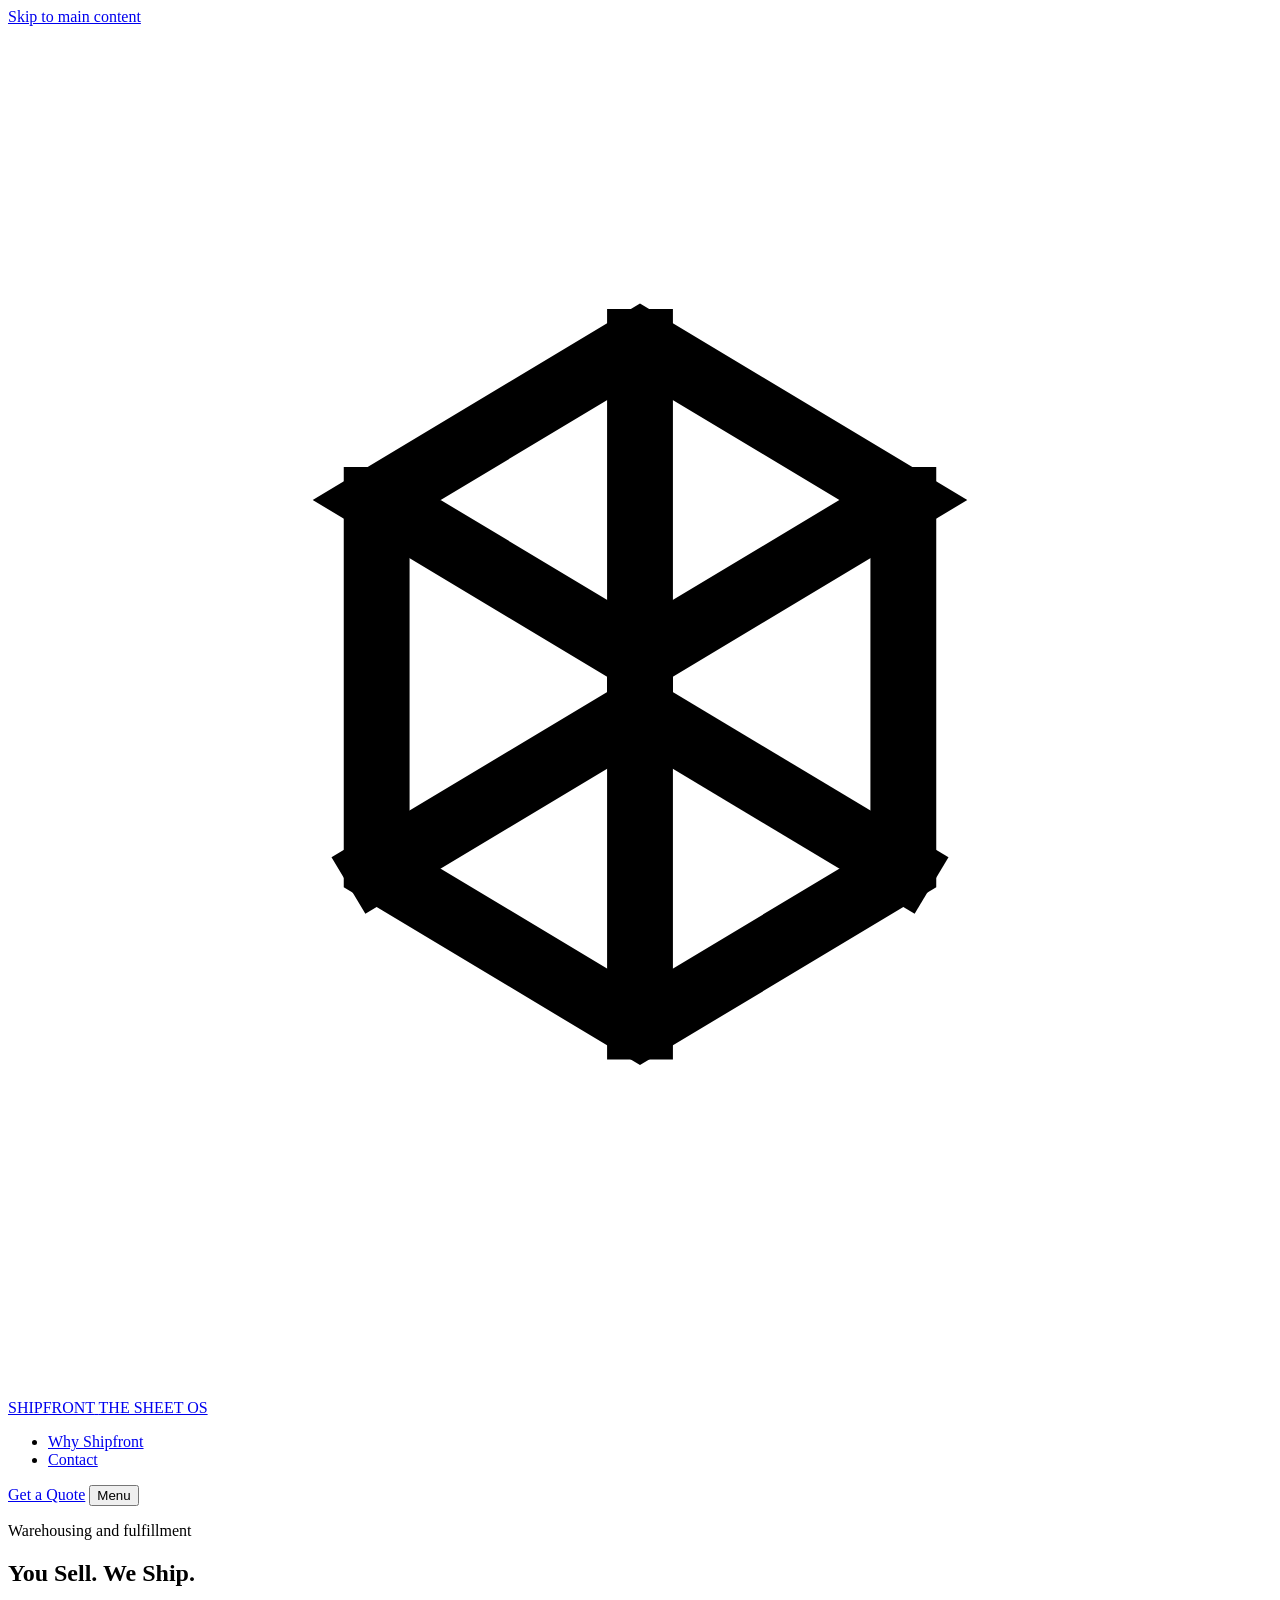
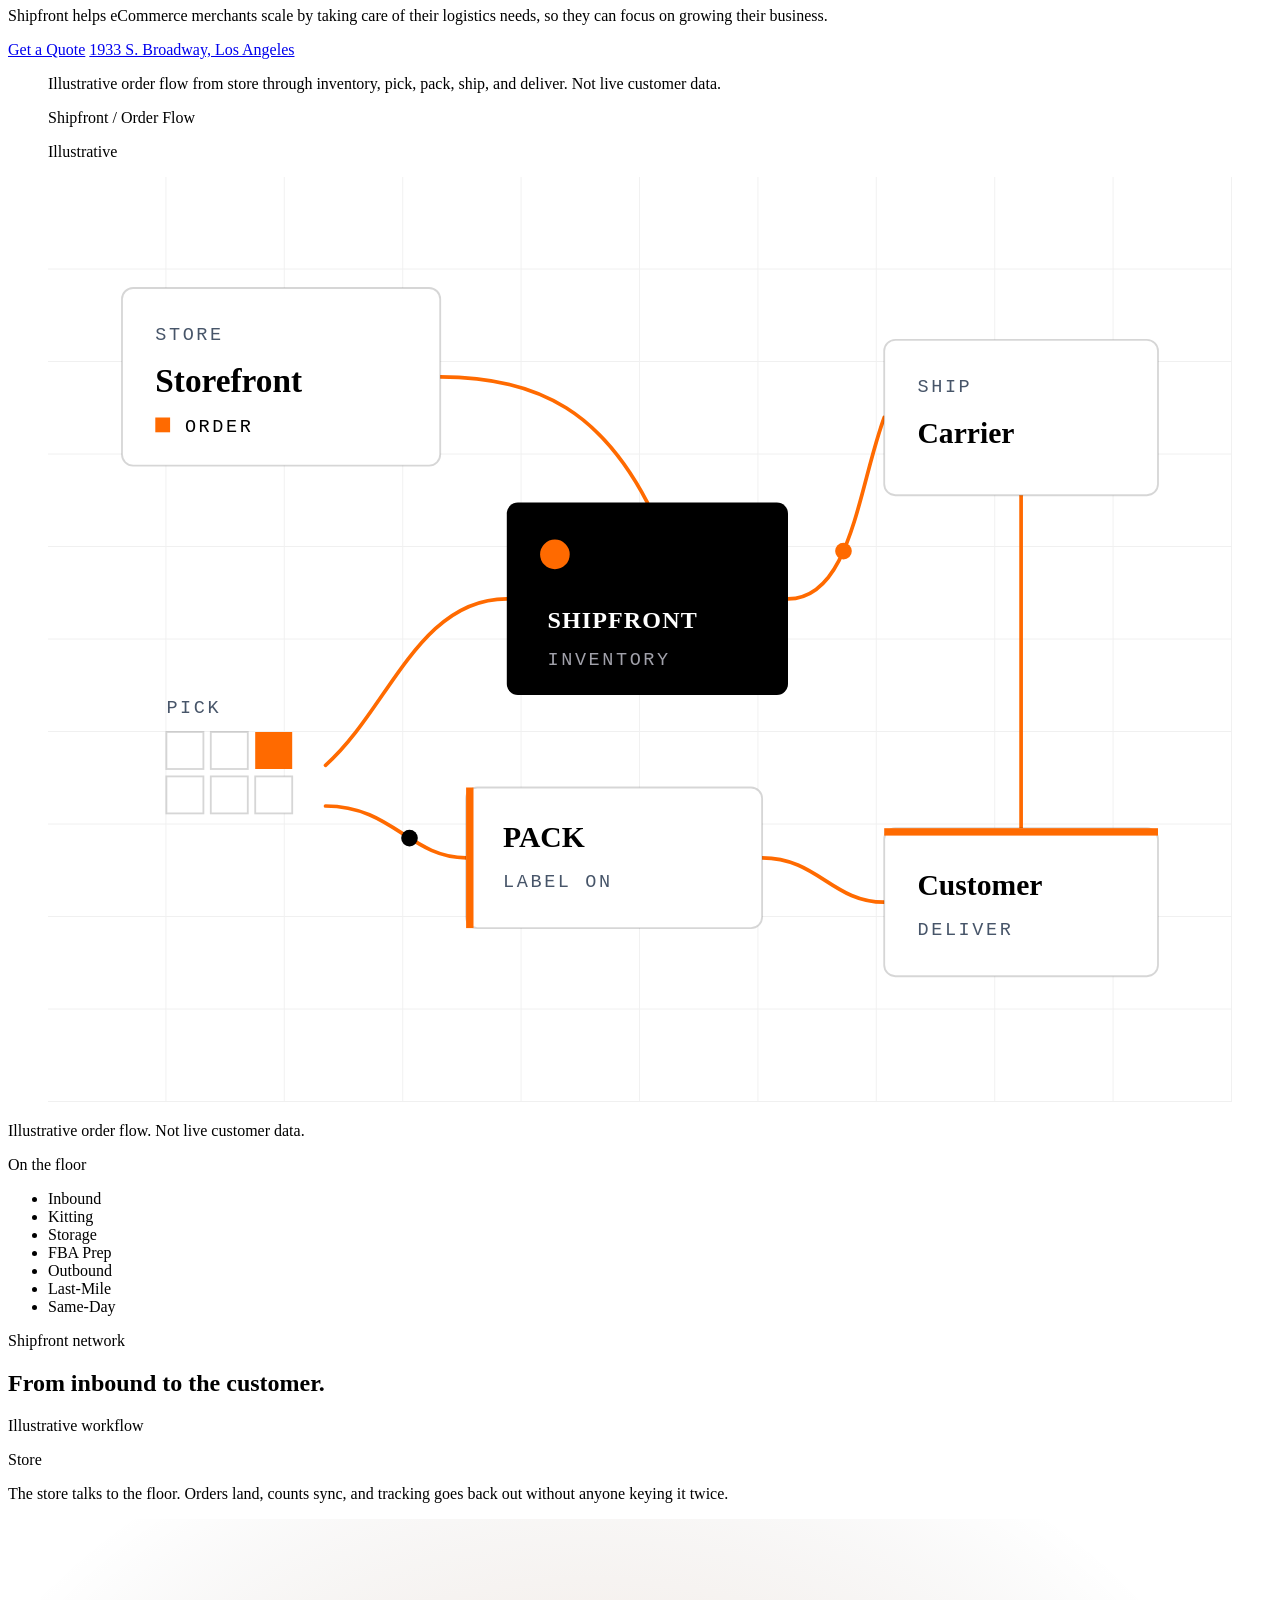
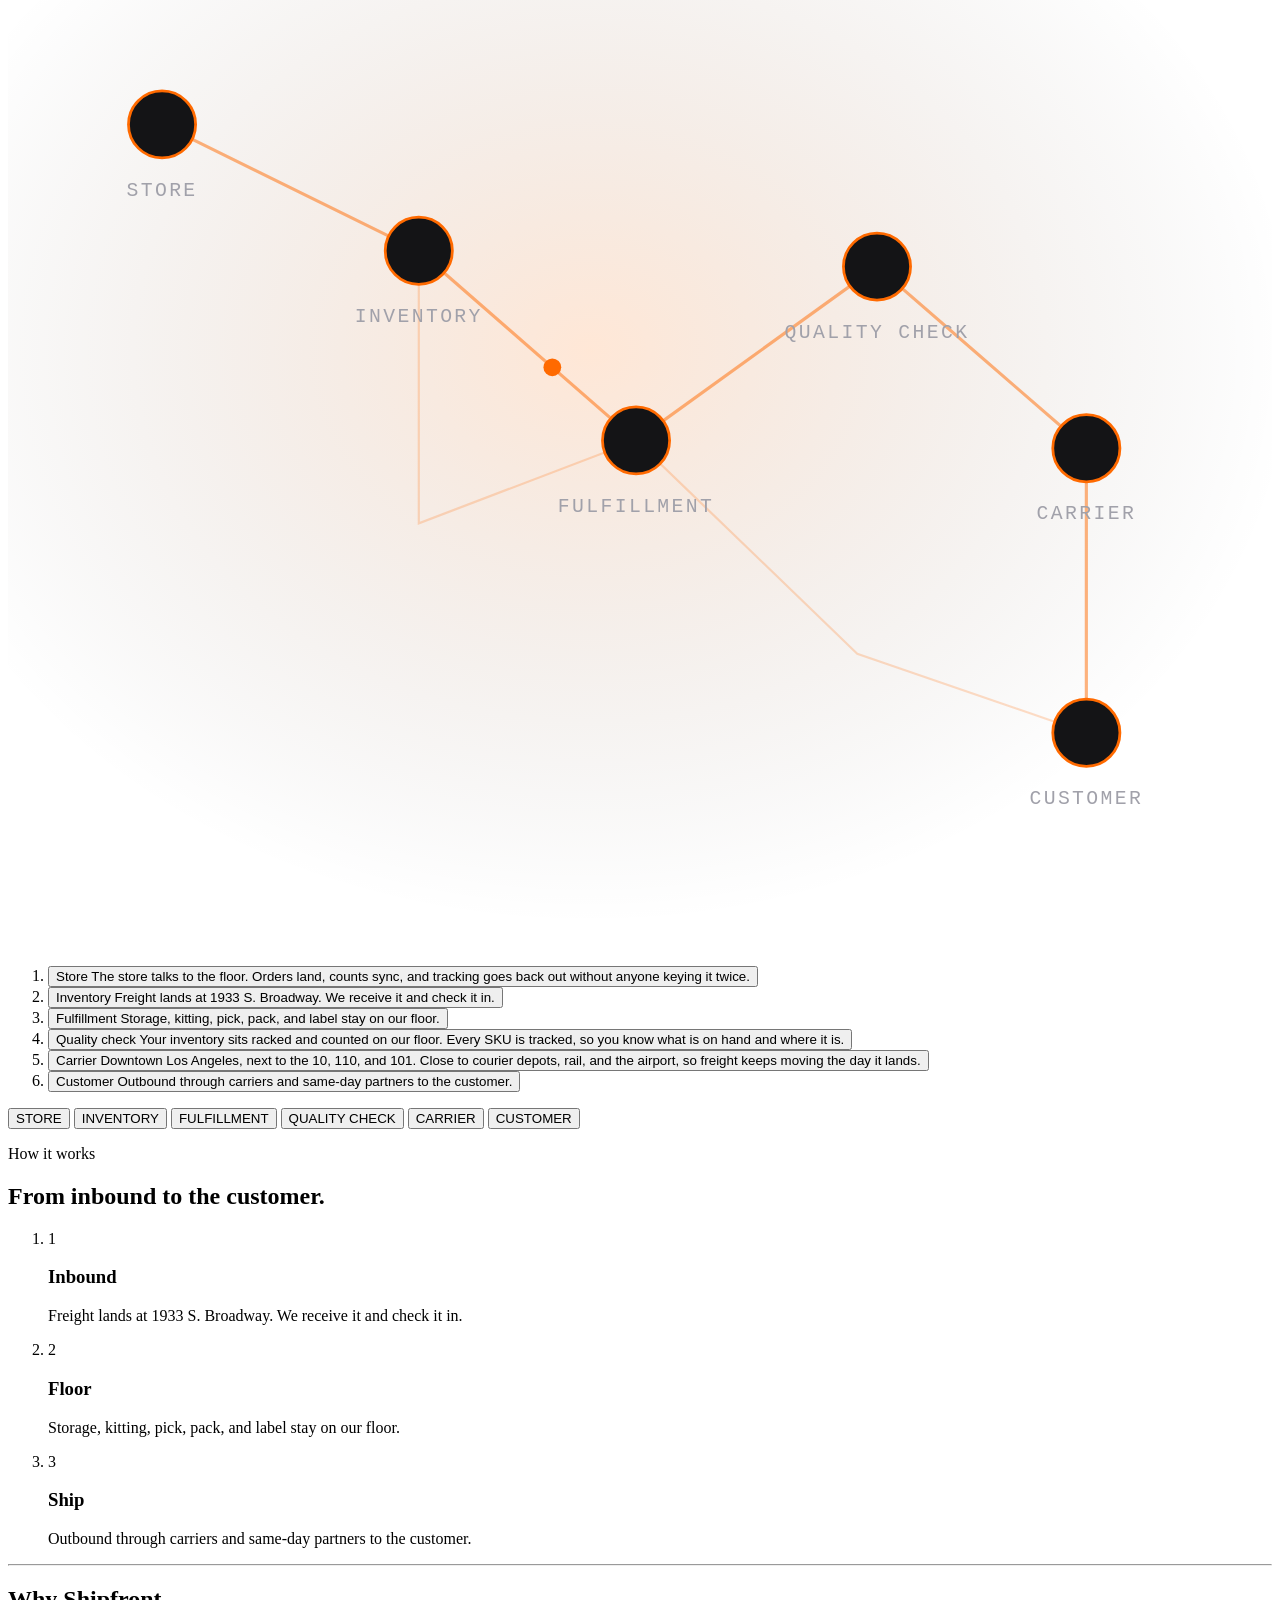
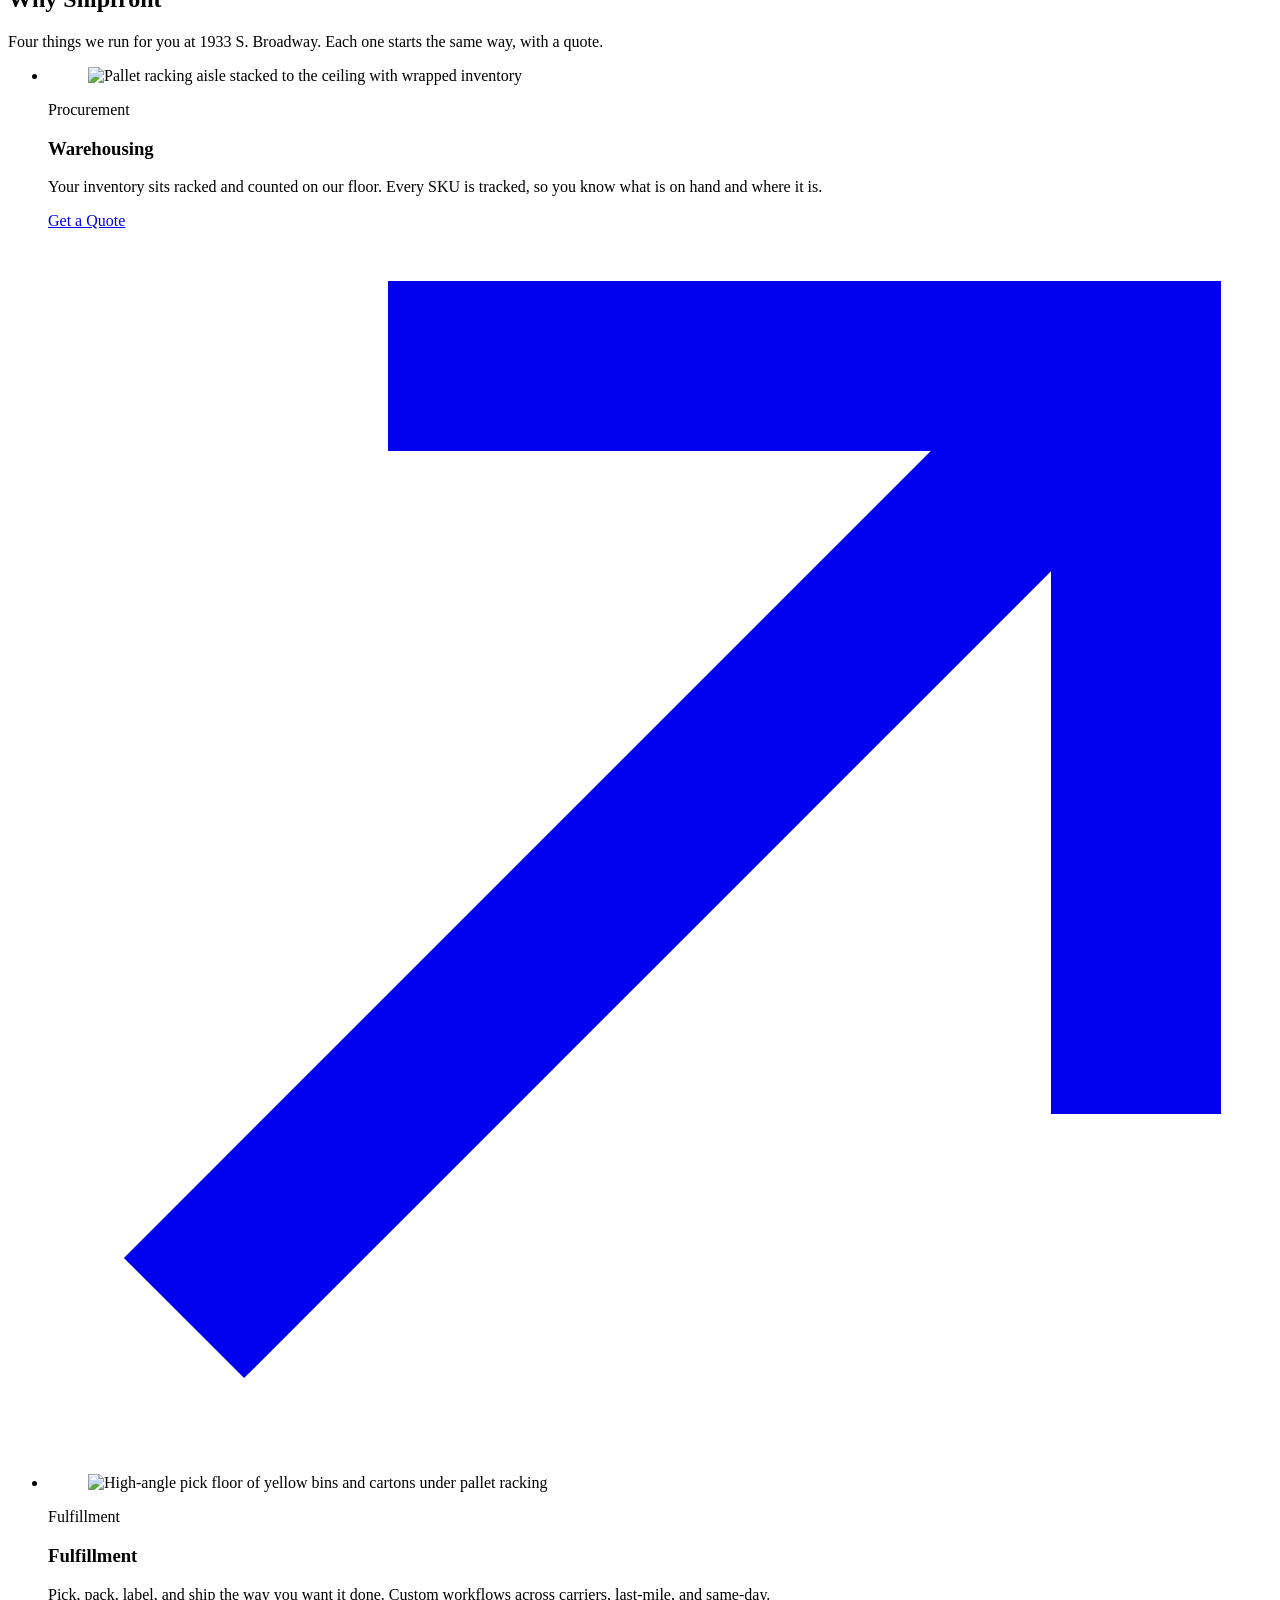
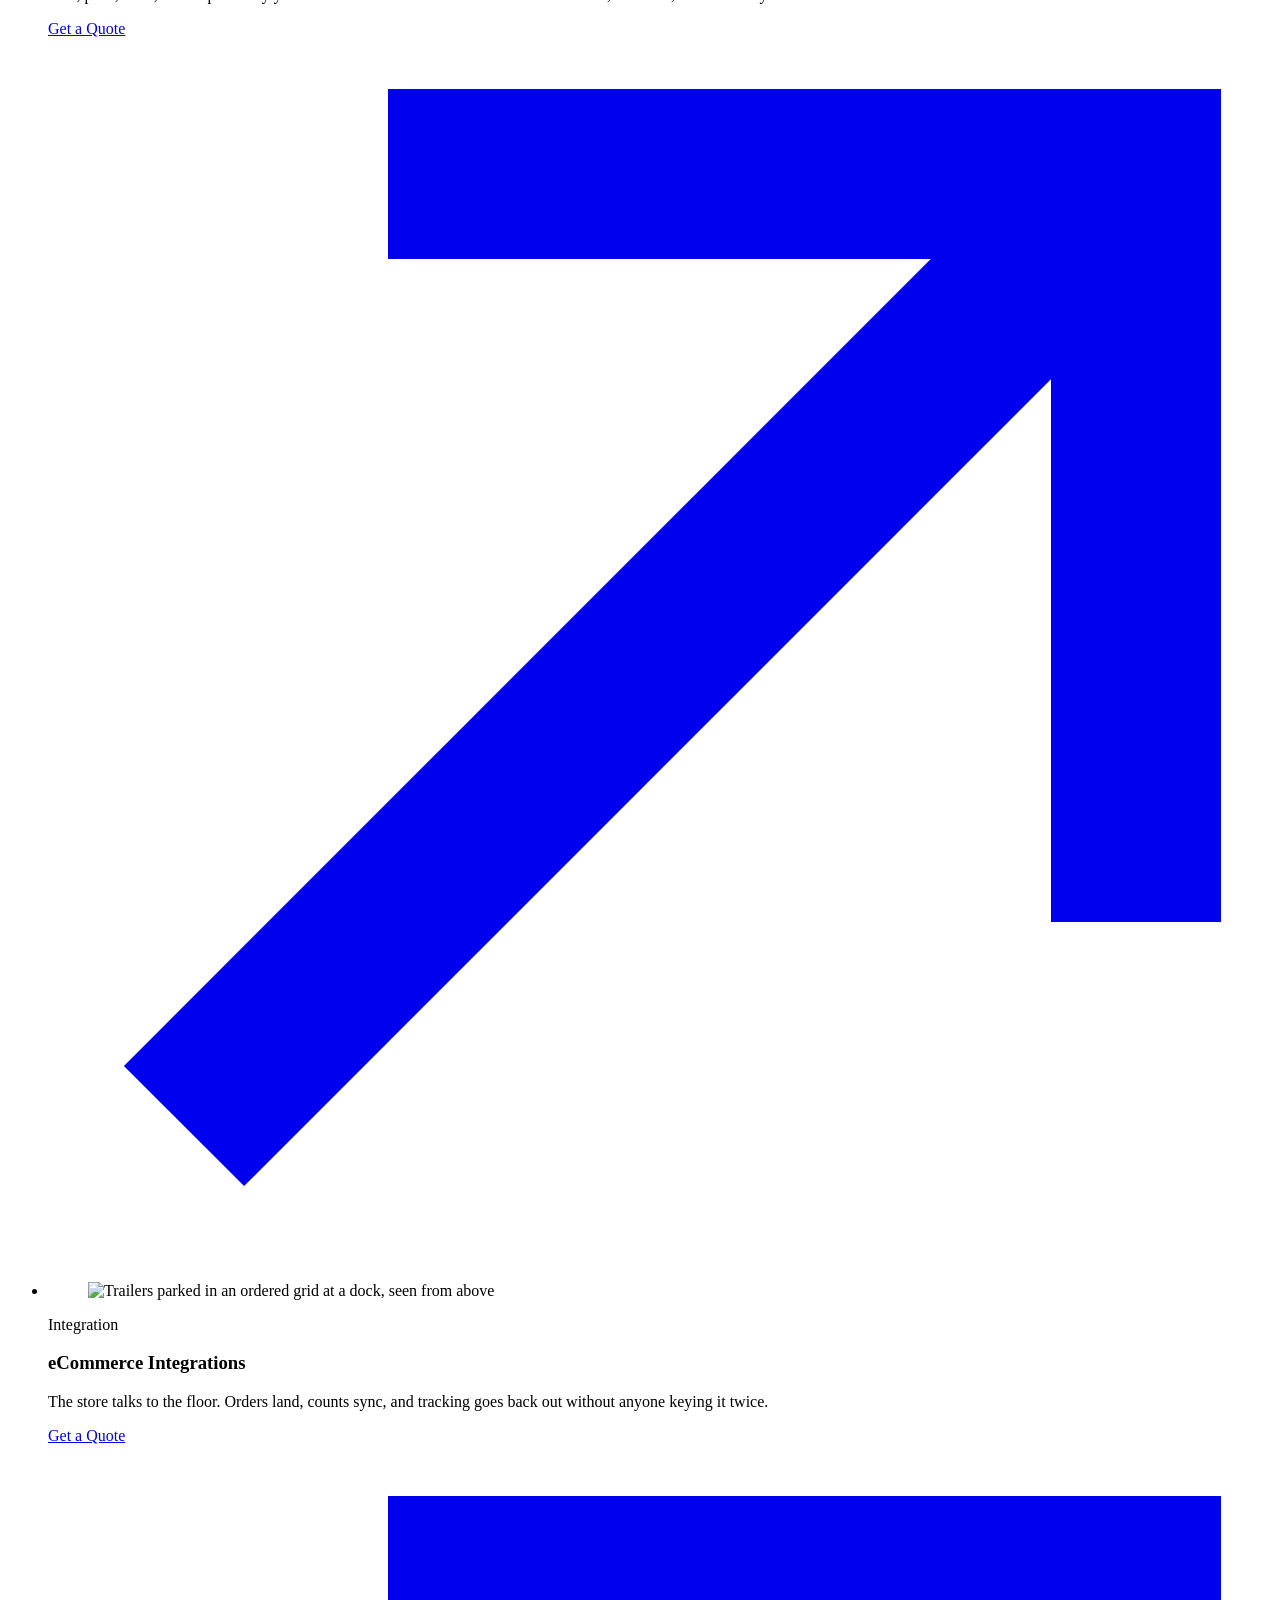
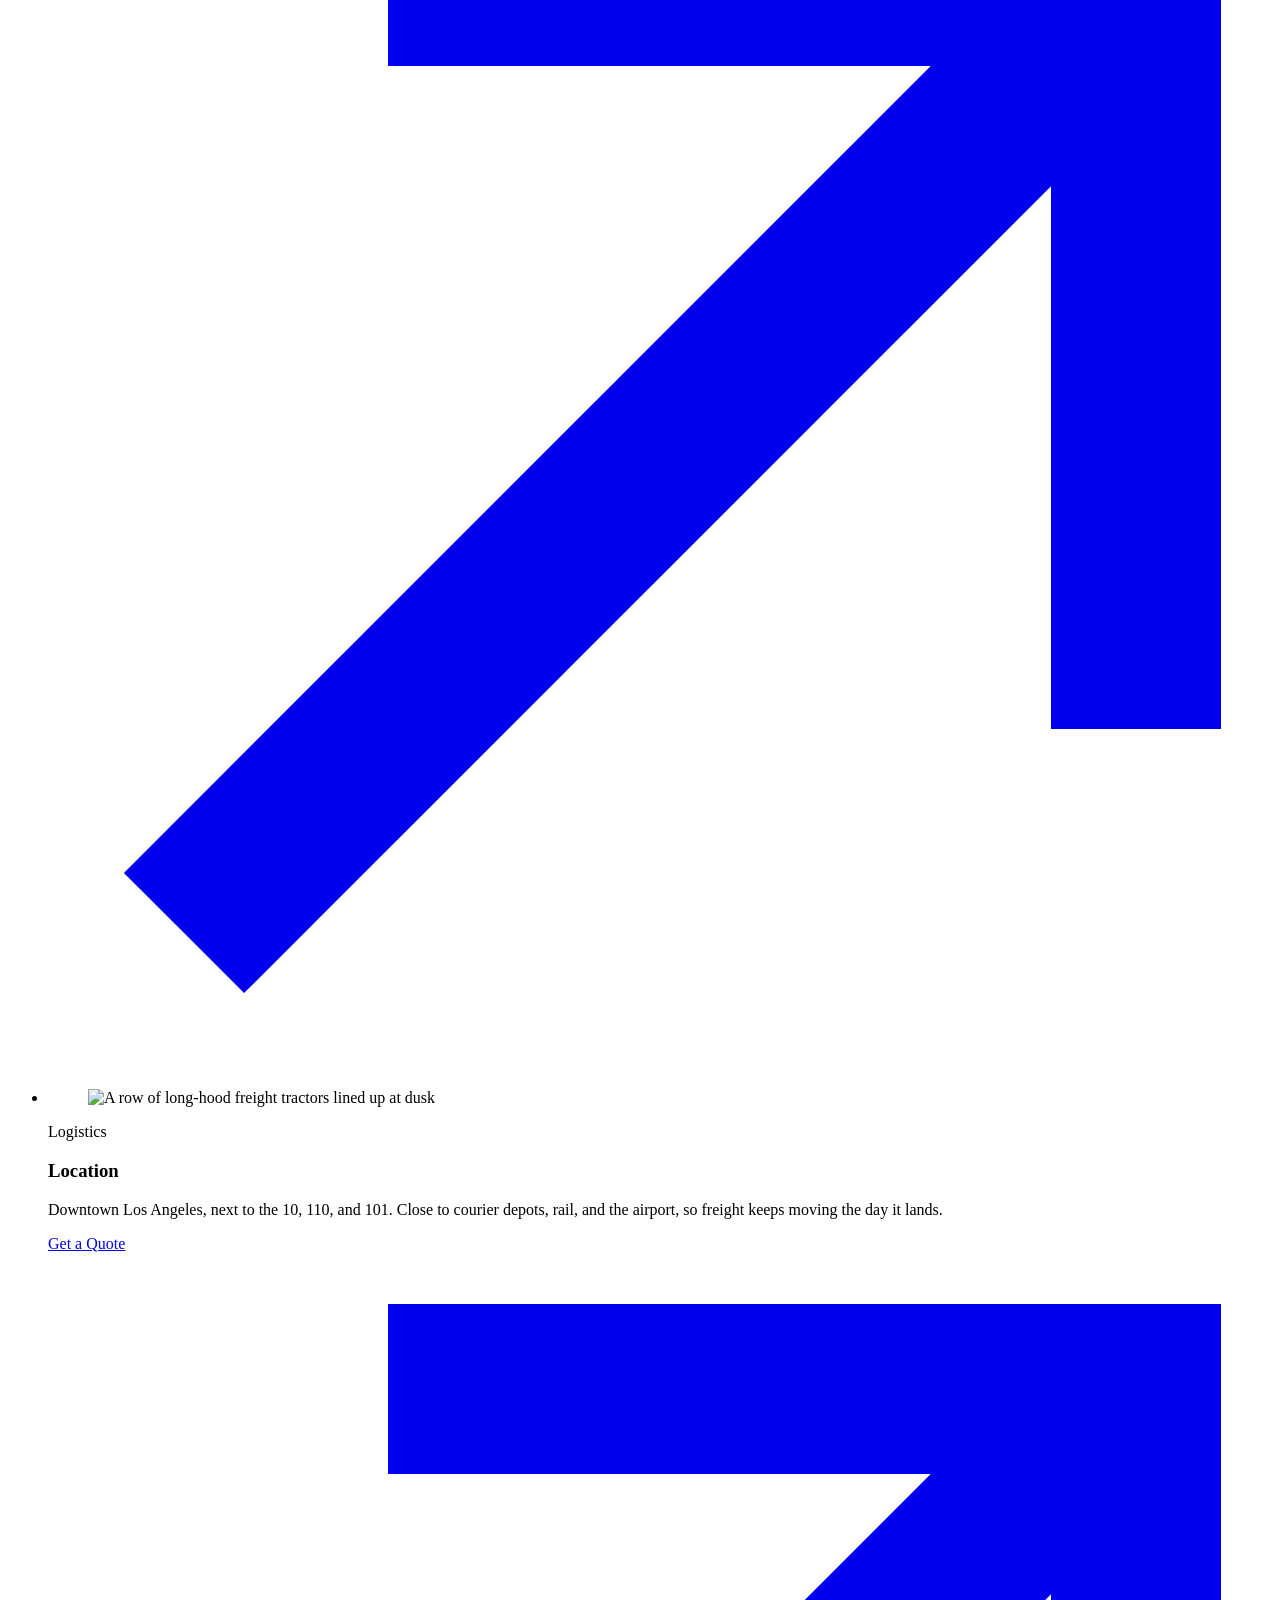
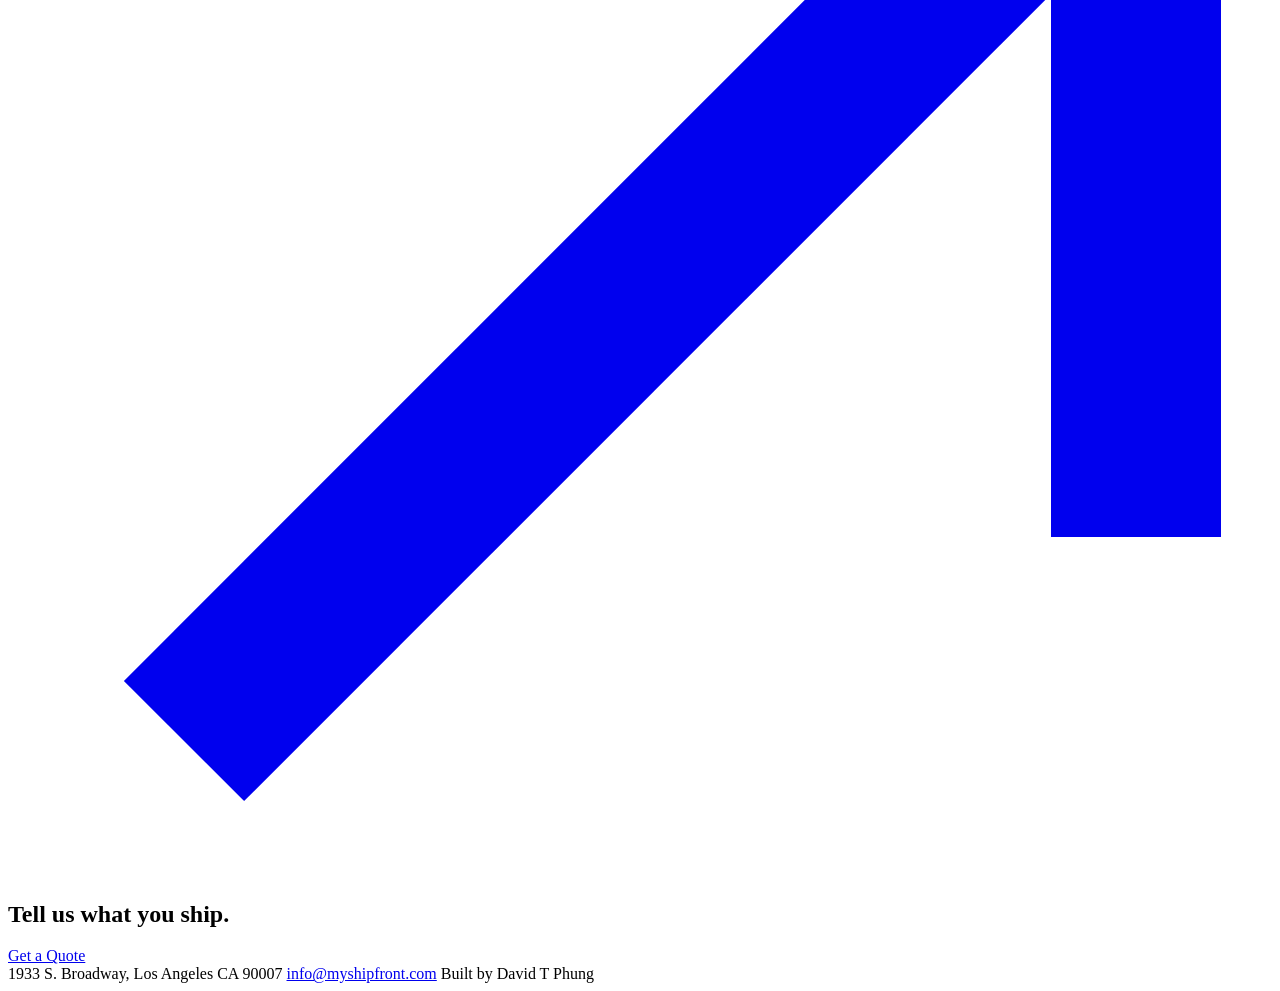
==== index.html @ 43d5ce86 "Add the home page: order flow hero, floor band, network node graph, why tiles" ====
<!DOCTYPE html>
<html lang="en">
<head>
  <meta charset="utf-8">
  <meta name="viewport" content="width=device-width, initial-scale=1">
  <title>Shipfront | You Sell. We Ship.</title>
  <meta name="description" content="Shipfront warehousing and fulfillment in downtown Los Angeles. You sell. We ship.">
  <link rel="icon" type="image/svg+xml" href="./assets/favicon.svg">
  <link rel="stylesheet" href="./styles.css">
  <noscript><style>[data-reveal],.clip > span{opacity:1;transform:none}</style></noscript>
</head>
<body>
  <a class="skip-link" href="#main">Skip to main content</a>
  <div class="grain" aria-hidden="true"></div>

  <header class="site-header" data-nav>
    <div class="nav-bar">
      <div class="nav-plate" aria-hidden="true"></div>

      <a class="brand" href="./" aria-label="Shipfront home">
        <svg class="mark" viewBox="0 0 24 26" aria-hidden="true">
          <g fill="none" stroke="#000000" stroke-width="1.25" stroke-linecap="square" stroke-linejoin="miter">
            <path d="M7 9 L12 6 L17 9 L12 12 Z"/>
            <path d="M7 9 L7 16 L12 19 L17 16 L17 9"/>
            <path d="M12 12 L12 19"/>
            <path d="M12 6 L12 13 L7 16"/>
            <path d="M12 13 L17 16"/>
          </g>
        </svg>
        <span class="wordmark">SHIPFRONT</span>
        <span class="wordmark wordmark--os">THE SHEET OS</span>
      </a>

      <nav aria-label="Primary">
        <ul class="nav-links">
          <li><a href="#why">Why Shipfront</a></li>
          <li><a href="./contact/">Contact</a></li>
        </ul>
      </nav>

      <div class="nav-end">
        <a class="cta" href="./quote/" data-quote>Get a Quote</a>
        <button class="nav-toggle" type="button" data-menu-toggle aria-expanded="false" aria-controls="nav-menu">
          <span class="bars" aria-hidden="true"></span>
          <span>Menu</span>
        </button>
      </div>
    </div>
  </header>

  <main id="main">
    <section class="hero">
      <div class="wrap wrap--wide hero-grid">
        <div>
          <p class="kicker" data-reveal style="--i:0">Warehousing and fulfillment</p>
          <h1 class="clip" data-clip style="--i:1"><span>You Sell. We Ship.</span></h1>
          <p class="hero-lead" data-reveal style="--i:2">Shipfront helps eCommerce merchants scale by taking care of their logistics needs, so they can focus on growing their business.</p>
          <div class="hero-actions" data-reveal style="--i:3">
            <a class="cta cta--lg" href="./quote/" data-quote>Get a Quote</a>
            <a class="text-link" href="./contact/">1933 S. Broadway, Los Angeles</a>
          </div>
        </div>

        <div data-reveal style="--i:4">
          <figure class="flow">
            <figcaption class="sr-only">Illustrative order flow from store through inventory, pick, pack, ship, and deliver. Not live customer data.</figcaption>
            <div class="flow-head">
              <p>Shipfront / Order Flow</p>
              <p class="flow-tag">Illustrative</p>
            </div>
            <div class="flow-stage">
              <svg viewBox="0 0 640 500" role="img" aria-label="Illustrative order flow: store, order, inventory, pick, pack, ship, deliver">
                <defs>
                  <pattern id="sheet-grid" width="64" height="50" patternUnits="userSpaceOnUse">
                    <path d="M64 0 V50 M0 50 H64" fill="none" stroke="rgba(0,0,0,0.06)" stroke-width="1"/>
                  </pattern>
                </defs>

                <rect width="640" height="500" fill="#FFFFFF"/>
                <rect width="640" height="500" fill="url(#sheet-grid)"/>

                <g fill="none" stroke="#FF6A00" stroke-width="2" stroke-linecap="round">
                  <path class="flow-dash" d="M212 108 C 268 108 300 130 324 176"/>
                  <path class="flow-dash" d="M400 228 C 434 228 438 168 452 130"/>
                  <path class="flow-dash" d="M248 228 C 200 228 184 288 150 318"/>
                  <path class="flow-dash" d="M150 340 C 186 340 196 368 226 368"/>
                  <path class="flow-dash" d="M386 368 C 416 368 424 392 452 392"/>
                  <path class="flow-dash" d="M526 172 L526 352"/>
                </g>

                <circle class="flow-packet" r="4.5" fill="#FF6A00">
                  <animateMotion dur="9s" repeatCount="indefinite" path="M400 228 C 434 228 438 168 452 130"/>
                </circle>
                <circle class="flow-packet" r="4.5" fill="#000000">
                  <animateMotion dur="11s" begin="1.5s" repeatCount="indefinite" path="M150 340 C 186 340 196 368 226 368 L 386 368 C 416 368 424 392 452 392"/>
                </circle>

                <g>
                  <rect x="40" y="60" width="172" height="96" rx="6" fill="#FFFFFF" stroke="rgba(0,0,0,0.16)"/>
                  <text x="58" y="88" fill="#475569" font-size="10" font-family="ui-monospace, monospace" letter-spacing="1.4">STORE</text>
                  <text x="58" y="116" fill="#000000" font-size="18" font-weight="700">Storefront</text>
                  <rect x="58" y="130" width="8" height="8" fill="#FF6A00"/>
                  <text x="74" y="138" fill="#000000" font-size="10" font-family="ui-monospace, monospace" letter-spacing="1.4">ORDER</text>
                </g>

                <g>
                  <rect x="248" y="176" width="152" height="104" rx="6" fill="#000000"/>
                  <circle class="flow-pulse" cx="274" cy="204" r="8" fill="#FF6A00"/>
                  <text x="270" y="244" fill="#FFFFFF" font-size="13" font-weight="700" letter-spacing="0.6">SHIPFRONT</text>
                  <text x="270" y="264" fill="#A1A1AA" font-size="10" font-family="ui-monospace, monospace" letter-spacing="1.4">INVENTORY</text>
                </g>

                <g>
                  <text x="64" y="290" fill="#475569" font-size="10" font-family="ui-monospace, monospace" letter-spacing="1.4">PICK</text>
                  <rect x="64" y="300" width="20" height="20" fill="#FFFFFF" stroke="rgba(0,0,0,0.16)"/>
                  <rect x="88" y="300" width="20" height="20" fill="#FFFFFF" stroke="rgba(0,0,0,0.16)"/>
                  <rect x="112" y="300" width="20" height="20" fill="#FF6A00"/>
                  <rect x="64" y="324" width="20" height="20" fill="#FFFFFF" stroke="rgba(0,0,0,0.16)"/>
                  <rect x="88" y="324" width="20" height="20" fill="#FFFFFF" stroke="rgba(0,0,0,0.16)"/>
                  <rect x="112" y="324" width="20" height="20" fill="#FFFFFF" stroke="rgba(0,0,0,0.16)"/>
                </g>

                <g>
                  <rect x="226" y="330" width="160" height="76" rx="6" fill="#FFFFFF" stroke="rgba(0,0,0,0.16)"/>
                  <rect x="226" y="330" width="4" height="76" fill="#FF6A00"/>
                  <text x="246" y="362" fill="#000000" font-size="16" font-weight="700">PACK</text>
                  <text x="246" y="384" fill="#475569" font-size="10" font-family="ui-monospace, monospace" letter-spacing="1.4">LABEL ON</text>
                </g>

                <g>
                  <rect x="452" y="88" width="148" height="84" rx="6" fill="#FFFFFF" stroke="rgba(0,0,0,0.16)"/>
                  <text x="470" y="116" fill="#475569" font-size="10" font-family="ui-monospace, monospace" letter-spacing="1.4">SHIP</text>
                  <text x="470" y="144" fill="#000000" font-size="16" font-weight="700">Carrier</text>
                </g>

                <g>
                  <rect x="452" y="352" width="148" height="80" rx="6" fill="#FFFFFF" stroke="rgba(0,0,0,0.16)"/>
                  <rect x="452" y="352" width="148" height="4" fill="#FF6A00"/>
                  <text x="470" y="388" fill="#000000" font-size="16" font-weight="700">Customer</text>
                  <text x="470" y="410" fill="#475569" font-size="10" font-family="ui-monospace, monospace" letter-spacing="1.4">DELIVER</text>
                </g>
              </svg>
              <div class="flow-scan" aria-hidden="true"></div>
            </div>
          </figure>
          <p class="flow-note">Illustrative order flow. Not live customer data.</p>
        </div>
      </div>
    </section>

    <section class="band" aria-labelledby="floor-chips">
      <div class="wrap wrap--wide band-inner">
        <p class="kicker" id="floor-chips">On the floor</p>
        <ul class="chips">
          <li>Inbound</li>
          <li>Kitting</li>
          <li>Storage</li>
          <li>FBA Prep</li>
          <li>Outbound</li>
          <li>Last-Mile</li>
          <li>Same-Day</li>
        </ul>
      </div>
    </section>

    <section class="network" id="network" aria-labelledby="network-heading">
      <div class="network-track">
        <div class="network-stick">
          <div class="wrap wrap--wide network-grid">
            <div class="network-head">
              <p class="kicker">Shipfront network</p>
              <h2 id="network-heading">From inbound to the customer.</h2>
              <p class="network-sub">Illustrative workflow</p>

              <div class="network-readout" data-readout>
                <span class="rk" data-readout-key>Store</span>
                <p class="rb" data-readout-body>The store talks to the floor. Orders land, counts sync, and tracking goes back out without anyone keying it twice.</p>
              </div>
            </div>

            <div class="network-stage">
              <svg class="net-svg" viewBox="0 0 640 520" role="img" aria-label="Illustrative Shipfront network connecting store, inventory, fulfillment, quality check, carrier, and customer">
                <defs>
                  <radialGradient id="net-glow" cx="46%" cy="42%" r="56%">
                    <stop offset="0%" stop-color="#FF6A00" stop-opacity="0.16"/>
                    <stop offset="100%" stop-color="#0A0A0B" stop-opacity="0"/>
                  </radialGradient>
                </defs>

                <rect width="640" height="520" fill="url(#net-glow)"/>

                <g fill="none" stroke="#FF6A00" stroke-linecap="round">
                  <path class="net-link" data-link="store inventory" d="M78 104 L208 168" stroke-width="1.6" opacity="0.5"/>
                  <path class="net-link" data-link="inventory fulfillment" d="M208 168 L318 264" stroke-width="1.6" opacity="0.5"/>
                  <path class="net-link" data-link="fulfillment quality" d="M318 264 L440 176" stroke-width="1.6" opacity="0.5"/>
                  <path class="net-link" data-link="quality carrier" d="M440 176 L546 268" stroke-width="1.6" opacity="0.5"/>
                  <path class="net-link" data-link="carrier customer" d="M546 268 L546 412" stroke-width="1.6" opacity="0.5"/>
                  <path class="net-link" data-link="inventory fulfillment" d="M208 168 L208 306 L318 264" stroke-width="1.1" opacity="0.22"/>
                  <path class="net-link" data-link="fulfillment customer" d="M318 264 L430 372 L546 412" stroke-width="1.1" opacity="0.22"/>
                </g>

                <circle class="flow-packet" r="4.5" fill="#FF6A00">
                  <animateMotion dur="10s" repeatCount="indefinite" path="M78 104 L208 168 L318 264 L440 176 L546 268 L546 412"/>
                </circle>

                <g class="net-node" data-node="store">
                  <circle cx="78" cy="104" r="17" fill="#141416" stroke="#FF6A00" stroke-width="1.4"/>
                  <text x="78" y="140" text-anchor="middle" fill="#A1A1AA" font-size="10" font-family="ui-monospace, monospace" letter-spacing="1.2">STORE</text>
                </g>
                <g class="net-node" data-node="inventory">
                  <circle cx="208" cy="168" r="17" fill="#141416" stroke="#FF6A00" stroke-width="1.4"/>
                  <text x="208" y="204" text-anchor="middle" fill="#A1A1AA" font-size="10" font-family="ui-monospace, monospace" letter-spacing="1.2">INVENTORY</text>
                </g>
                <g class="net-node" data-node="fulfillment">
                  <circle cx="318" cy="264" r="17" fill="#141416" stroke="#FF6A00" stroke-width="1.4"/>
                  <text x="318" y="300" text-anchor="middle" fill="#A1A1AA" font-size="10" font-family="ui-monospace, monospace" letter-spacing="1.2">FULFILLMENT</text>
                </g>
                <g class="net-node" data-node="quality">
                  <circle cx="440" cy="176" r="17" fill="#141416" stroke="#FF6A00" stroke-width="1.4"/>
                  <text x="440" y="212" text-anchor="middle" fill="#A1A1AA" font-size="10" font-family="ui-monospace, monospace" letter-spacing="1.2">QUALITY CHECK</text>
                </g>
                <g class="net-node" data-node="carrier">
                  <circle cx="546" cy="268" r="17" fill="#141416" stroke="#FF6A00" stroke-width="1.4"/>
                  <text x="546" y="304" text-anchor="middle" fill="#A1A1AA" font-size="10" font-family="ui-monospace, monospace" letter-spacing="1.2">CARRIER</text>
                </g>
                <g class="net-node" data-node="customer">
                  <circle cx="546" cy="412" r="17" fill="#141416" stroke="#FF6A00" stroke-width="1.4"/>
                  <text x="546" y="448" text-anchor="middle" fill="#A1A1AA" font-size="10" font-family="ui-monospace, monospace" letter-spacing="1.2">CUSTOMER</text>
                </g>
              </svg>

              <ol class="net-list">
                <li>
                  <button class="net-item" type="button" data-node-key="store" aria-pressed="true">
                    <span class="dot" aria-hidden="true"></span>
                    <span>
                      <span class="nk">Store</span>
                      <span class="nb">The store talks to the floor. Orders land, counts sync, and tracking goes back out without anyone keying it twice.</span>
                    </span>
                  </button>
                </li>
                <li>
                  <button class="net-item" type="button" data-node-key="inventory" aria-pressed="false">
                    <span class="dot" aria-hidden="true"></span>
                    <span>
                      <span class="nk">Inventory</span>
                      <span class="nb">Freight lands at 1933 S. Broadway. We receive it and check it in.</span>
                    </span>
                  </button>
                </li>
                <li>
                  <button class="net-item" type="button" data-node-key="fulfillment" aria-pressed="false">
                    <span class="dot" aria-hidden="true"></span>
                    <span>
                      <span class="nk">Fulfillment</span>
                      <span class="nb">Storage, kitting, pick, pack, and label stay on our floor.</span>
                    </span>
                  </button>
                </li>
                <li>
                  <button class="net-item" type="button" data-node-key="quality" aria-pressed="false">
                    <span class="dot" aria-hidden="true"></span>
                    <span>
                      <span class="nk">Quality check</span>
                      <span class="nb">Your inventory sits racked and counted on our floor. Every SKU is tracked, so you know what is on hand and where it is.</span>
                    </span>
                  </button>
                </li>
                <li>
                  <button class="net-item" type="button" data-node-key="carrier" aria-pressed="false">
                    <span class="dot" aria-hidden="true"></span>
                    <span>
                      <span class="nk">Carrier</span>
                      <span class="nb">Downtown Los Angeles, next to the 10, 110, and 101. Close to courier depots, rail, and the airport, so freight keeps moving the day it lands.</span>
                    </span>
                  </button>
                </li>
                <li>
                  <button class="net-item" type="button" data-node-key="customer" aria-pressed="false">
                    <span class="dot" aria-hidden="true"></span>
                    <span>
                      <span class="nk">Customer</span>
                      <span class="nb">Outbound through carriers and same-day partners to the customer.</span>
                    </span>
                  </button>
                </li>
              </ol>

              <div class="net-keys">
                <button class="net-key" type="button" data-node-key="store" aria-pressed="true">STORE</button>
                <button class="net-key" type="button" data-node-key="inventory" aria-pressed="false">INVENTORY</button>
                <button class="net-key" type="button" data-node-key="fulfillment" aria-pressed="false">FULFILLMENT</button>
                <button class="net-key" type="button" data-node-key="quality" aria-pressed="false">QUALITY CHECK</button>
                <button class="net-key" type="button" data-node-key="carrier" aria-pressed="false">CARRIER</button>
                <button class="net-key" type="button" data-node-key="customer" aria-pressed="false">CUSTOMER</button>
              </div>
            </div>
          </div>
        </div>
      </div>
    </section>

    <section class="floor" id="floor" aria-labelledby="floor-heading">
      <div class="floor-inner">
        <p class="kicker" data-reveal>How it works</p>
        <h2 id="floor-heading" data-reveal style="--i:1">From inbound to the customer.</h2>
        <ol class="steps">
          <li class="step" data-reveal style="--i:0">
            <span class="step-num">1</span>
            <h3>Inbound</h3>
            <p>Freight lands at 1933 S. Broadway. We receive it and check it in.</p>
          </li>
          <li class="step" data-reveal style="--i:1">
            <span class="step-num">2</span>
            <h3>Floor</h3>
            <p>Storage, kitting, pick, pack, and label stay on our floor.</p>
          </li>
          <li class="step" data-reveal style="--i:2">
            <span class="step-num">3</span>
            <h3>Ship</h3>
            <p>Outbound through carriers and same-day partners to the customer.</p>
          </li>
        </ol>
      </div>
    </section>

    <section class="why" id="why" aria-labelledby="why-heading">
      <div class="wrap">
        <div class="why-head">
          <div data-reveal>
            <hr class="signal-rule">
            <h2 id="why-heading">Why Shipfront</h2>
          </div>
          <p data-reveal style="--i:1">Four things we run for you at 1933 S. Broadway. Each one starts the same way, with a quote.</p>
        </div>

        <ul class="tiles">
          <li class="tile" data-tile data-reveal style="--i:0">
            <figure class="tile-still">
              <img src="./images/fulfillment.jpg" width="800" height="1080" alt="Pallet racking aisle stacked to the ceiling with wrapped inventory" decoding="async">
            </figure>
            <span class="chip">Procurement</span>
            <h3>Warehousing</h3>
            <p>Your inventory sits racked and counted on our floor. Every SKU is tracked, so you know what is on hand and where it is.</p>
            <a class="cta cta--ghost" href="./quote/" data-quote>
              Get a Quote
              <svg class="arrow" viewBox="0 0 9 9" aria-hidden="true" fill="none" stroke="currentColor" stroke-width="1.25"><path d="M1 8 L8 1"/><path d="M2.5 1 H8 V6.5"/></svg>
            </a>
          </li>

          <li class="tile" data-tile data-reveal style="--i:1">
            <figure class="tile-still">
              <img src="./images/procurement.jpg" width="800" height="1080" alt="High-angle pick floor of yellow bins and cartons under pallet racking" loading="lazy" decoding="async">
            </figure>
            <span class="chip">Fulfillment</span>
            <h3>Fulfillment</h3>
            <p>Pick, pack, label, and ship the way you want it done. Custom workflows across carriers, last-mile, and same-day.</p>
            <a class="cta cta--ghost" href="./quote/" data-quote>
              Get a Quote
              <svg class="arrow" viewBox="0 0 9 9" aria-hidden="true" fill="none" stroke="currentColor" stroke-width="1.25"><path d="M1 8 L8 1"/><path d="M2.5 1 H8 V6.5"/></svg>
            </a>
          </li>

          <li class="tile" data-tile data-reveal style="--i:2">
            <figure class="tile-still">
              <img src="./images/integration.jpg" width="800" height="1080" alt="Trailers parked in an ordered grid at a dock, seen from above" loading="lazy" decoding="async">
            </figure>
            <span class="chip">Integration</span>
            <h3>eCommerce Integrations</h3>
            <p>The store talks to the floor. Orders land, counts sync, and tracking goes back out without anyone keying it twice.</p>
            <a class="cta cta--ghost" href="./quote/" data-quote>
              Get a Quote
              <svg class="arrow" viewBox="0 0 9 9" aria-hidden="true" fill="none" stroke="currentColor" stroke-width="1.25"><path d="M1 8 L8 1"/><path d="M2.5 1 H8 V6.5"/></svg>
            </a>
          </li>

          <li class="tile tile--wide" data-tile data-reveal>
            <figure class="tile-still">
              <img src="./images/logistics-usa.jpg" width="2400" height="1596" alt="A row of long-hood freight tractors lined up at dusk" loading="lazy" decoding="async">
            </figure>
            <div class="tile-copy">
              <span class="chip">Logistics</span>
              <h3>Location</h3>
              <p>Downtown Los Angeles, next to the 10, 110, and 101. Close to courier depots, rail, and the airport, so freight keeps moving the day it lands.</p>
              <a class="cta cta--ghost" href="./quote/" data-quote>
                Get a Quote
                <svg class="arrow" viewBox="0 0 9 9" aria-hidden="true" fill="none" stroke="currentColor" stroke-width="1.25"><path d="M1 8 L8 1"/><path d="M2.5 1 H8 V6.5"/></svg>
              </a>
            </div>
          </li>
        </ul>
      </div>
    </section>

    <section class="close-plate">
      <div class="wrap">
        <div class="close-inner">
          <h2 data-reveal>Tell us what you ship.</h2>
          <a class="cta cta--lg" href="./quote/" data-quote data-reveal style="--i:1">Get a Quote</a>
        </div>
      </div>
    </section>
  </main>

  <footer class="site-footer">
    <div class="wrap footer-row">
      <span>1933 S. Broadway, Los Angeles CA 90007</span>
      <a href="mailto:info@myshipfront.com">info@myshipfront.com</a>
      <span class="byline">Built by David T Phung</span>
    </div>
  </footer>

  <div class="sheet sheet--menu" id="nav-menu" data-sheet="menu" role="dialog" aria-modal="true" aria-label="Menu" hidden>
    <button class="sheet-scrim" type="button" tabindex="-1" aria-hidden="true" data-sheet-dismiss></button>
    <div class="sheet-panel" data-sheet-panel tabindex="-1">
      <div class="sheet-grab" data-sheet-grab aria-hidden="true"></div>
      <div class="sheet-head">
        <h2>Menu</h2>
        <button class="sheet-close" type="button" data-sheet-dismiss>Close</button>
      </div>
      <ul class="nav-links">
        <li><a href="#why">Why Shipfront</a></li>
        <li><a href="./contact/">Contact</a></li>
        <li><a class="cta" href="./quote/" data-quote>Get a Quote</a></li>
      </ul>
    </div>
  </div>

  <div class="sheet" id="quote-sheet" data-sheet="quote" role="dialog" aria-modal="true" aria-labelledby="quote-sheet-title" hidden>
    <button class="sheet-scrim" type="button" tabindex="-1" aria-hidden="true" data-sheet-dismiss></button>
    <div class="sheet-panel" data-sheet-panel tabindex="-1">
      <div class="sheet-grab" data-sheet-grab aria-hidden="true"></div>
      <div class="sheet-head">
        <h2 id="quote-sheet-title">Get a Quote</h2>
        <button class="sheet-close" type="button" data-sheet-dismiss>Close</button>
      </div>
      <p class="sheet-lead">Name, email, and company. That is all we need to open the file.</p>

      <form class="form" data-sheet-form novalidate>
        <div class="field">
          <label for="sheet-name">Name</label>
          <input id="sheet-name" name="name" type="text" autocomplete="name" required>
        </div>
        <div class="field">
          <label for="sheet-email">Email</label>
          <input id="sheet-email" name="email" type="email" autocomplete="email" required>
        </div>
        <div class="field">
          <label for="sheet-company">Company</label>
          <input id="sheet-company" name="company" type="text" autocomplete="organization" required>
        </div>
        <p class="form-note">No phone. Preview only.</p>
        <button class="cta" type="submit">Submit request</button>
      </form>

      <div class="form-status" data-form-status role="status" aria-live="polite"></div>
      <p class="sheet-foot">Prefer a full page? <a href="./quote/">Open Get a Quote</a>.</p>
    </div>
  </div>

  <script src="./script.js"></script>
</body>
</html>
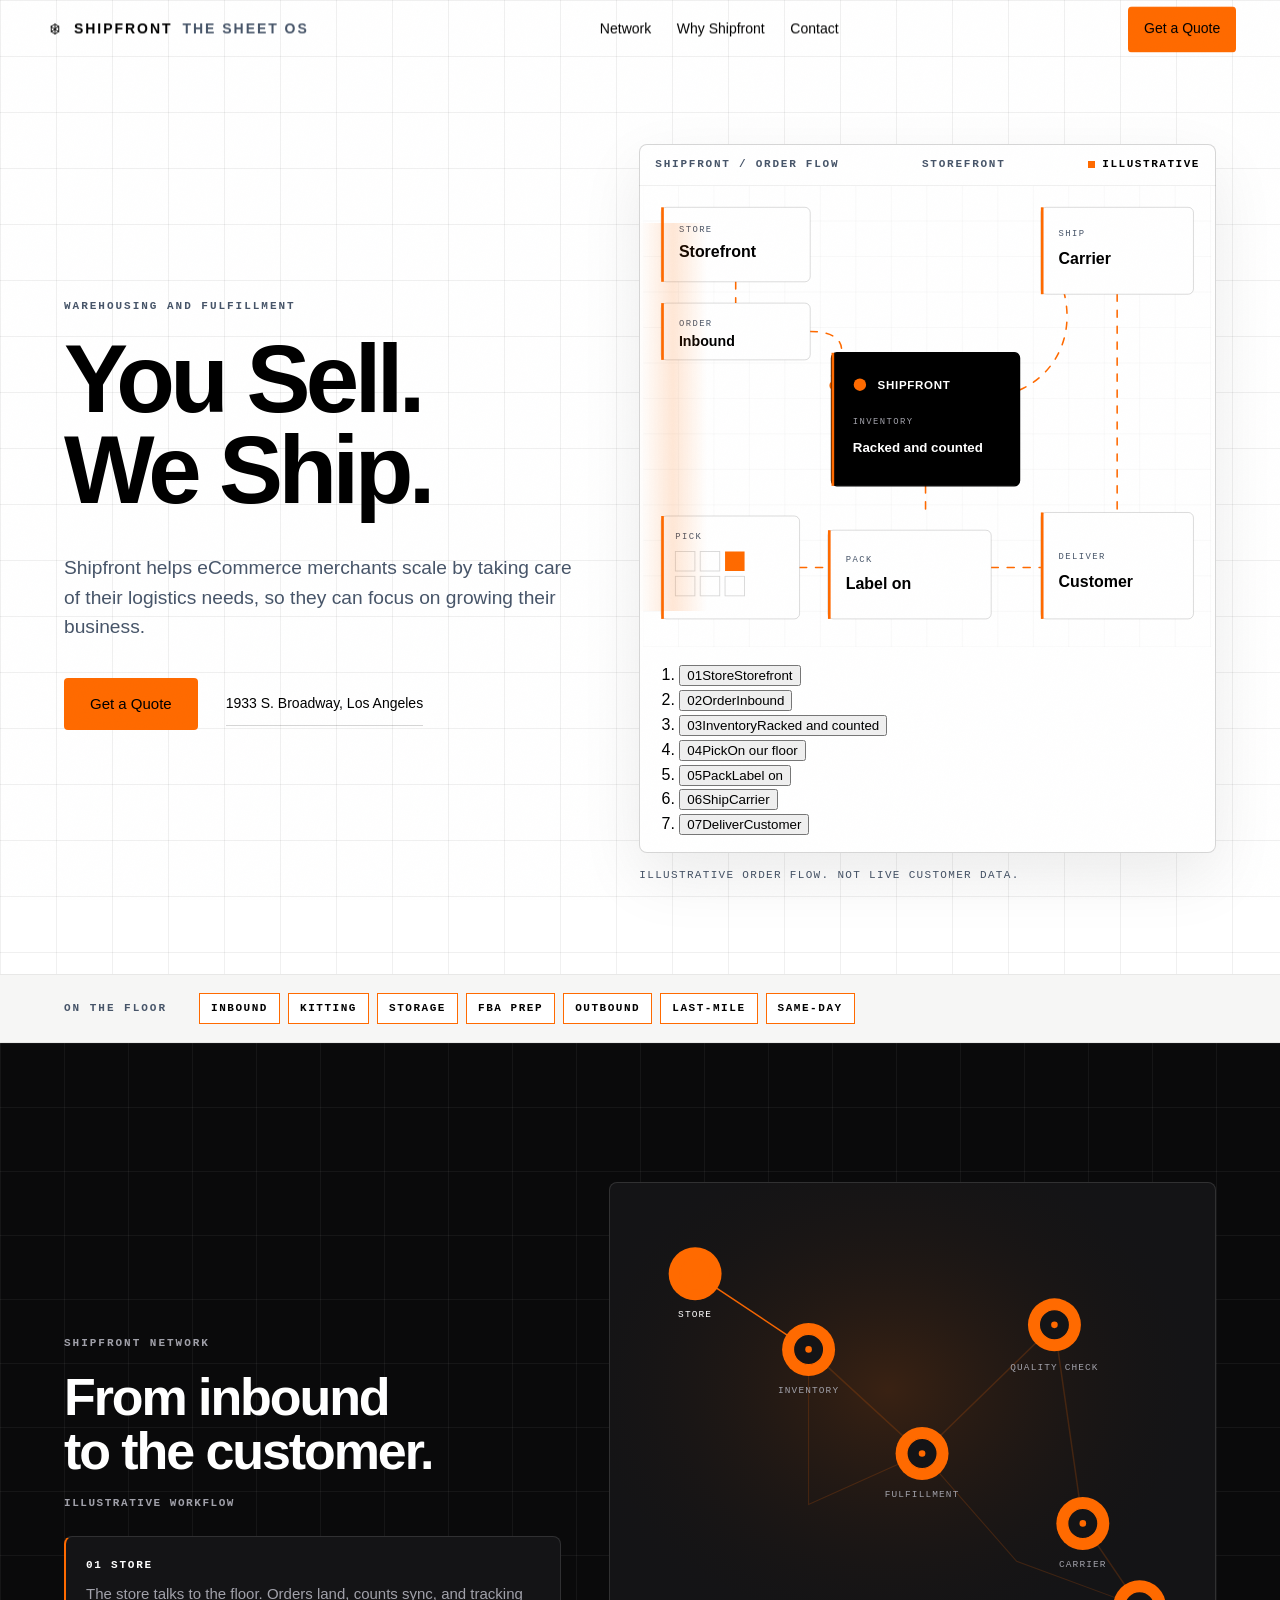
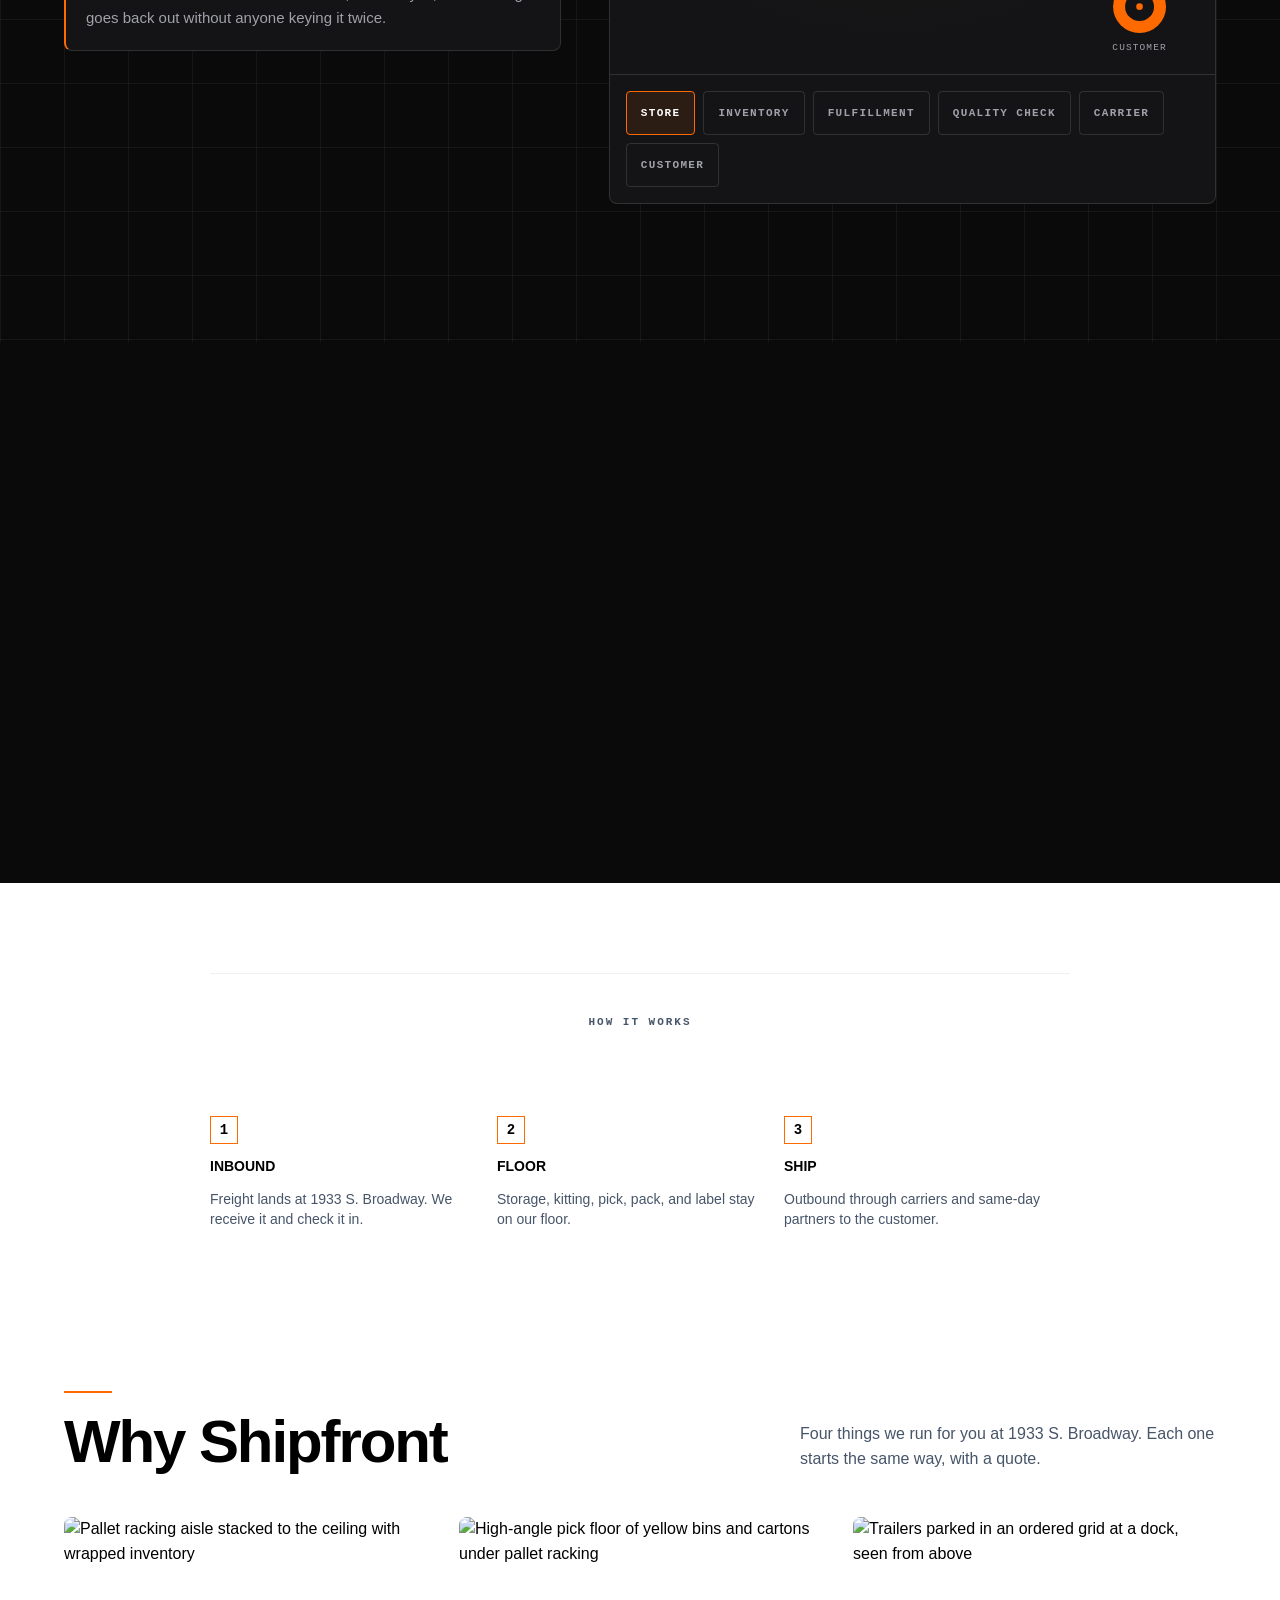
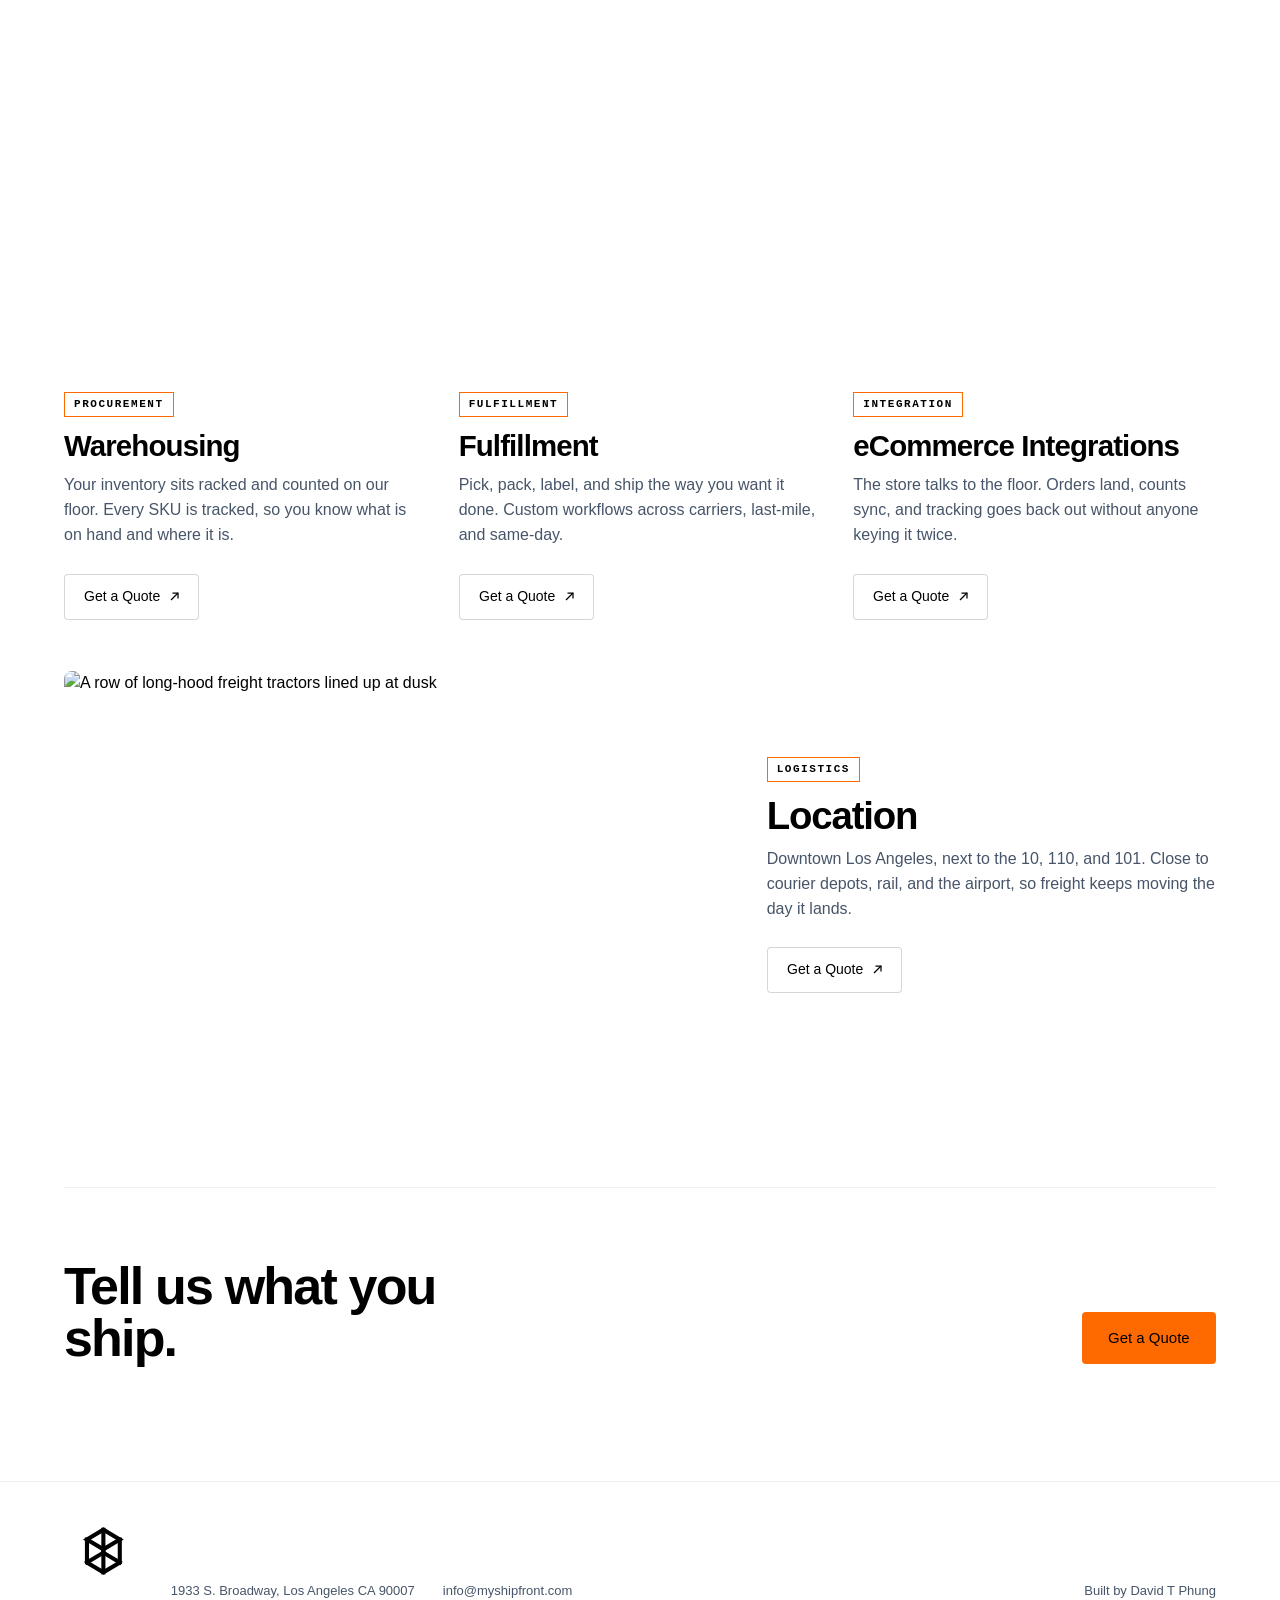
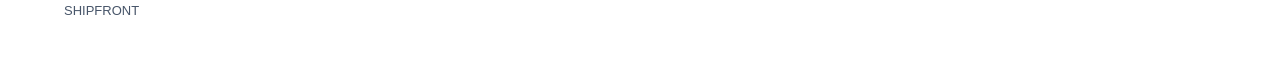
==== commit f8bcf6a2: "Sync the SHEET OS home page" ====
--- a/index.html
+++ b/index.html
@@ -33,6 +33,7 @@
 
       <nav aria-label="Primary">
         <ul class="nav-links">
+          <li><a href="#network">Network</a></li>
           <li><a href="#why">Why Shipfront</a></li>
           <li><a href="./contact/">Contact</a></li>
         </ul>
@@ -66,82 +67,104 @@
             <figcaption class="sr-only">Illustrative order flow from store through inventory, pick, pack, ship, and deliver. Not live customer data.</figcaption>
             <div class="flow-head">
               <p>Shipfront / Order Flow</p>
+              <p class="flow-now" data-flow-now aria-hidden="true">Storefront</p>
               <p class="flow-tag">Illustrative</p>
             </div>
             <div class="flow-stage">
-              <svg viewBox="0 0 640 500" role="img" aria-label="Illustrative order flow: store, order, inventory, pick, pack, ship, deliver">
+              <svg viewBox="0 0 640 520" role="img" aria-label="Illustrative order flow: store, order, inventory, pick, pack, ship, deliver">
                 <defs>
-                  <pattern id="sheet-grid" width="64" height="50" patternUnits="userSpaceOnUse">
-                    <path d="M64 0 V50 M0 50 H64" fill="none" stroke="rgba(0,0,0,0.06)" stroke-width="1"/>
+                  <pattern id="sheet-grid" width="40" height="40" patternUnits="userSpaceOnUse">
+                    <path d="M40 0 V40 M0 40 H40" fill="none" stroke="rgba(0,0,0,0.055)" stroke-width="1"/>
                   </pattern>
                 </defs>
 
-                <rect width="640" height="500" fill="#FFFFFF"/>
-                <rect width="640" height="500" fill="url(#sheet-grid)"/>
-
-                <g fill="none" stroke="#FF6A00" stroke-width="2" stroke-linecap="round">
-                  <path class="flow-dash" d="M212 108 C 268 108 300 130 324 176"/>
-                  <path class="flow-dash" d="M400 228 C 434 228 438 168 452 130"/>
-                  <path class="flow-dash" d="M248 228 C 200 228 184 288 150 318"/>
-                  <path class="flow-dash" d="M150 340 C 186 340 196 368 226 368"/>
-                  <path class="flow-dash" d="M386 368 C 416 368 424 392 452 392"/>
-                  <path class="flow-dash" d="M526 172 L526 352"/>
+                <rect width="640" height="520" fill="#FFFFFF"/>
+                <rect width="640" height="520" fill="url(#sheet-grid)"/>
+
+                <g fill="none" stroke="#FF6A00" stroke-width="1.75" stroke-linecap="round">
+                  <path class="flow-dash" d="M104 108 L104 132"/>
+                  <path class="flow-dash" d="M188 164 C 230 164, 230 188, 212 214"/>
+                  <path class="flow-dash" d="M424 230 C 470 210, 500 150, 456 78"/>
+                  <path class="flow-dash" d="M318 338 L318 372"/>
+                  <path class="flow-dash" d="M176 430 L208 430"/>
+                  <path class="flow-dash" d="M392 430 L448 430"/>
+                  <path class="flow-dash" d="M534 122 L534 368"/>
                 </g>
 
                 <circle class="flow-packet" r="4.5" fill="#FF6A00">
-                  <animateMotion dur="9s" repeatCount="indefinite" path="M400 228 C 434 228 438 168 452 130"/>
+                  <animateMotion dur="8s" repeatCount="indefinite" path="M104 108 L104 164 C 230 164, 230 188, 212 230 C 300 250, 400 210, 456 78 L534 78 L534 368"/>
                 </circle>
-                <circle class="flow-packet" r="4.5" fill="#000000">
-                  <animateMotion dur="11s" begin="1.5s" repeatCount="indefinite" path="M150 340 C 186 340 196 368 226 368 L 386 368 C 416 368 424 392 452 392"/>
+                <circle class="flow-packet" r="4" fill="#000000">
+                  <animateMotion dur="7s" begin="1.2s" repeatCount="indefinite" path="M40 430 L392 430 L448 430"/>
                 </circle>
 
-                <g>
-                  <rect x="40" y="60" width="172" height="96" rx="6" fill="#FFFFFF" stroke="rgba(0,0,0,0.16)"/>
-                  <text x="58" y="88" fill="#475569" font-size="10" font-family="ui-monospace, monospace" letter-spacing="1.4">STORE</text>
-                  <text x="58" y="116" fill="#000000" font-size="18" font-weight="700">Storefront</text>
-                  <rect x="58" y="130" width="8" height="8" fill="#FF6A00"/>
-                  <text x="74" y="138" fill="#000000" font-size="10" font-family="ui-monospace, monospace" letter-spacing="1.4">ORDER</text>
-                </g>
-
-                <g>
-                  <rect x="248" y="176" width="152" height="104" rx="6" fill="#000000"/>
-                  <circle class="flow-pulse" cx="274" cy="204" r="8" fill="#FF6A00"/>
-                  <text x="270" y="244" fill="#FFFFFF" font-size="13" font-weight="700" letter-spacing="0.6">SHIPFRONT</text>
-                  <text x="270" y="264" fill="#A1A1AA" font-size="10" font-family="ui-monospace, monospace" letter-spacing="1.4">INVENTORY</text>
-                </g>
-
-                <g>
-                  <text x="64" y="290" fill="#475569" font-size="10" font-family="ui-monospace, monospace" letter-spacing="1.4">PICK</text>
-                  <rect x="64" y="300" width="20" height="20" fill="#FFFFFF" stroke="rgba(0,0,0,0.16)"/>
-                  <rect x="88" y="300" width="20" height="20" fill="#FFFFFF" stroke="rgba(0,0,0,0.16)"/>
-                  <rect x="112" y="300" width="20" height="20" fill="#FF6A00"/>
-                  <rect x="64" y="324" width="20" height="20" fill="#FFFFFF" stroke="rgba(0,0,0,0.16)"/>
-                  <rect x="88" y="324" width="20" height="20" fill="#FFFFFF" stroke="rgba(0,0,0,0.16)"/>
-                  <rect x="112" y="324" width="20" height="20" fill="#FFFFFF" stroke="rgba(0,0,0,0.16)"/>
-                </g>
-
-                <g>
-                  <rect x="226" y="330" width="160" height="76" rx="6" fill="#FFFFFF" stroke="rgba(0,0,0,0.16)"/>
-                  <rect x="226" y="330" width="4" height="76" fill="#FF6A00"/>
-                  <text x="246" y="362" fill="#000000" font-size="16" font-weight="700">PACK</text>
-                  <text x="246" y="384" fill="#475569" font-size="10" font-family="ui-monospace, monospace" letter-spacing="1.4">LABEL ON</text>
-                </g>
-
-                <g>
-                  <rect x="452" y="88" width="148" height="84" rx="6" fill="#FFFFFF" stroke="rgba(0,0,0,0.16)"/>
-                  <text x="470" y="116" fill="#475569" font-size="10" font-family="ui-monospace, monospace" letter-spacing="1.4">SHIP</text>
-                  <text x="470" y="144" fill="#000000" font-size="16" font-weight="700">Carrier</text>
-                </g>
-
-                <g>
-                  <rect x="452" y="352" width="148" height="80" rx="6" fill="#FFFFFF" stroke="rgba(0,0,0,0.16)"/>
-                  <rect x="452" y="352" width="148" height="4" fill="#FF6A00"/>
-                  <text x="470" y="388" fill="#000000" font-size="16" font-weight="700">Customer</text>
-                  <text x="470" y="410" fill="#475569" font-size="10" font-family="ui-monospace, monospace" letter-spacing="1.4">DELIVER</text>
+                <g class="station" data-station="store">
+                  <rect class="station-card" x="20" y="24" width="168" height="84" rx="6" fill="#FFFFFF" stroke="rgba(0,0,0,0.16)"/>
+                  <rect class="station-mark" x="20" y="24" width="3" height="84" fill="#FF6A00"/>
+                  <text x="40" y="52" fill="#475569" font-size="10" font-family="ui-monospace, monospace" letter-spacing="1.6">STORE</text>
+                  <text x="40" y="80" fill="#000000" font-size="18" font-weight="700">Storefront</text>
+                </g>
+
+                <g class="station" data-station="order">
+                  <rect class="station-card" x="20" y="132" width="168" height="64" rx="6" fill="#FFFFFF" stroke="rgba(0,0,0,0.16)"/>
+                  <rect class="station-mark" x="20" y="132" width="3" height="64" fill="#FF6A00"/>
+                  <text x="40" y="158" fill="#475569" font-size="10" font-family="ui-monospace, monospace" letter-spacing="1.6">ORDER</text>
+                  <text x="40" y="180" fill="#000000" font-size="16" font-weight="700">Inbound</text>
+                </g>
+
+                <g class="station" data-station="inventory">
+                  <rect class="station-card" x="212" y="188" width="212" height="150" rx="6" fill="#000000" stroke="#000000" stroke-width="1.5"/>
+                  <rect class="station-mark" x="212" y="188" width="3" height="150" fill="#FF6A00"/>
+                  <circle class="flow-pulse" cx="244" cy="224" r="7" fill="#FF6A00"/>
+                  <text x="264" y="229" fill="#FFFFFF" font-size="13" font-weight="700" letter-spacing="0.8">SHIPFRONT</text>
+                  <text x="236" y="268" fill="#A1A1AA" font-size="10" font-family="ui-monospace, monospace" letter-spacing="1.6">INVENTORY</text>
+                  <text x="236" y="300" fill="#FFFFFF" font-size="15" font-weight="700">Racked and counted</text>
+                </g>
+
+                <g class="station" data-station="pick">
+                  <rect class="station-card" x="20" y="372" width="156" height="116" rx="6" fill="#FFFFFF" stroke="rgba(0,0,0,0.16)"/>
+                  <rect class="station-mark" x="20" y="372" width="3" height="116" fill="#FF6A00"/>
+                  <text x="36" y="398" fill="#475569" font-size="10" font-family="ui-monospace, monospace" letter-spacing="1.6">PICK</text>
+                  <rect x="36" y="412" width="22" height="22" fill="#FFFFFF" stroke="rgba(0,0,0,0.16)"/>
+                  <rect x="64" y="412" width="22" height="22" fill="#FFFFFF" stroke="rgba(0,0,0,0.16)"/>
+                  <rect x="92" y="412" width="22" height="22" fill="#FF6A00"/>
+                  <rect x="36" y="440" width="22" height="22" fill="#FFFFFF" stroke="rgba(0,0,0,0.16)"/>
+                  <rect x="64" y="440" width="22" height="22" fill="#FFFFFF" stroke="rgba(0,0,0,0.16)"/>
+                  <rect x="92" y="440" width="22" height="22" fill="#FFFFFF" stroke="rgba(0,0,0,0.16)"/>
+                </g>
+
+                <g class="station" data-station="pack">
+                  <rect class="station-card" x="208" y="388" width="184" height="100" rx="6" fill="#FFFFFF" stroke="rgba(0,0,0,0.16)"/>
+                  <rect class="station-mark" x="208" y="388" width="3" height="100" fill="#FF6A00"/>
+                  <text x="228" y="424" fill="#475569" font-size="10" font-family="ui-monospace, monospace" letter-spacing="1.6">PACK</text>
+                  <text x="228" y="454" fill="#000000" font-size="18" font-weight="700">Label on</text>
+                </g>
+
+                <g class="station" data-station="ship">
+                  <rect class="station-card" x="448" y="24" width="172" height="98" rx="6" fill="#FFFFFF" stroke="rgba(0,0,0,0.16)"/>
+                  <rect class="station-mark" x="448" y="24" width="3" height="98" fill="#FF6A00"/>
+                  <text x="468" y="56" fill="#475569" font-size="10" font-family="ui-monospace, monospace" letter-spacing="1.6">SHIP</text>
+                  <text x="468" y="88" fill="#000000" font-size="18" font-weight="700">Carrier</text>
+                </g>
+
+                <g class="station" data-station="deliver">
+                  <rect class="station-card" x="448" y="368" width="172" height="120" rx="6" fill="#FFFFFF" stroke="rgba(0,0,0,0.16)"/>
+                  <rect class="station-mark" x="448" y="368" width="3" height="120" fill="#FF6A00"/>
+                  <text x="468" y="420" fill="#475569" font-size="10" font-family="ui-monospace, monospace" letter-spacing="1.6">DELIVER</text>
+                  <text x="468" y="452" fill="#000000" font-size="18" font-weight="700">Customer</text>
                 </g>
               </svg>
               <div class="flow-scan" aria-hidden="true"></div>
             </div>
+            <ol class="flow-rail">
+              <li><button class="flow-stop" type="button" data-station="store"><span class="flow-idx">01</span><span><span class="flow-k">Store</span><span class="flow-b">Storefront</span></span></button></li>
+              <li><button class="flow-stop" type="button" data-station="order"><span class="flow-idx">02</span><span><span class="flow-k">Order</span><span class="flow-b">Inbound</span></span></button></li>
+              <li><button class="flow-stop" type="button" data-station="inventory"><span class="flow-idx">03</span><span><span class="flow-k">Inventory</span><span class="flow-b">Racked and counted</span></span></button></li>
+              <li><button class="flow-stop" type="button" data-station="pick"><span class="flow-idx">04</span><span><span class="flow-k">Pick</span><span class="flow-b">On our floor</span></span></button></li>
+              <li><button class="flow-stop" type="button" data-station="pack"><span class="flow-idx">05</span><span><span class="flow-k">Pack</span><span class="flow-b">Label on</span></span></button></li>
+              <li><button class="flow-stop" type="button" data-station="ship"><span class="flow-idx">06</span><span><span class="flow-k">Ship</span><span class="flow-b">Carrier</span></span></button></li>
+              <li><button class="flow-stop" type="button" data-station="deliver"><span class="flow-idx">07</span><span><span class="flow-k">Deliver</span><span class="flow-b">Customer</span></span></button></li>
+            </ol>
           </figure>
           <p class="flow-note">Illustrative order flow. Not live customer data.</p>
         </div>
@@ -173,7 +196,7 @@
               <p class="network-sub">Illustrative workflow</p>
 
               <div class="network-readout" data-readout>
-                <span class="rk" data-readout-key>Store</span>
+                <span class="rk"><span data-readout-index>01</span> <span data-readout-key>Store</span></span>
                 <p class="rb" data-readout-body>The store talks to the floor. Orders land, counts sync, and tracking goes back out without anyone keying it twice.</p>
               </div>
             </div>
@@ -190,42 +213,54 @@
                 <rect width="640" height="520" fill="url(#net-glow)"/>
 
                 <g fill="none" stroke="#FF6A00" stroke-linecap="round">
-                  <path class="net-link" data-link="store inventory" d="M78 104 L208 168" stroke-width="1.6" opacity="0.5"/>
-                  <path class="net-link" data-link="inventory fulfillment" d="M208 168 L318 264" stroke-width="1.6" opacity="0.5"/>
-                  <path class="net-link" data-link="fulfillment quality" d="M318 264 L440 176" stroke-width="1.6" opacity="0.5"/>
-                  <path class="net-link" data-link="quality carrier" d="M440 176 L546 268" stroke-width="1.6" opacity="0.5"/>
-                  <path class="net-link" data-link="carrier customer" d="M546 268 L546 412" stroke-width="1.6" opacity="0.5"/>
-                  <path class="net-link" data-link="inventory fulfillment" d="M208 168 L208 306 L318 264" stroke-width="1.1" opacity="0.22"/>
-                  <path class="net-link" data-link="fulfillment customer" d="M318 264 L430 372 L546 412" stroke-width="1.1" opacity="0.22"/>
+                  <path class="net-link" data-link="store inventory" d="M90 96 L210 176" stroke-width="1.6" opacity="0.5"/>
+                  <path class="net-link" data-link="inventory fulfillment" d="M210 176 L330 286" stroke-width="1.6" opacity="0.5"/>
+                  <path class="net-link" data-link="fulfillment quality" d="M330 286 L470 150" stroke-width="1.6" opacity="0.5"/>
+                  <path class="net-link" data-link="quality carrier" d="M470 150 L500 360" stroke-width="1.6" opacity="0.5"/>
+                  <path class="net-link" data-link="carrier customer" d="M500 360 L560 448" stroke-width="1.6" opacity="0.5"/>
+                  <path class="net-link" data-link="inventory fulfillment" d="M210 176 L210 340 L330 286" stroke-width="1.1" opacity="0.22"/>
+                  <path class="net-link" data-link="fulfillment customer" d="M330 286 L430 400 L560 448" stroke-width="1.1" opacity="0.22"/>
                 </g>
 
                 <circle class="flow-packet" r="4.5" fill="#FF6A00">
-                  <animateMotion dur="10s" repeatCount="indefinite" path="M78 104 L208 168 L318 264 L440 176 L546 268 L546 412"/>
+                  <animateMotion dur="11s" repeatCount="indefinite" path="M90 96 L210 176 L330 286 L470 150 L500 360 L560 448"/>
                 </circle>
 
                 <g class="net-node" data-node="store">
-                  <circle cx="78" cy="104" r="17" fill="#141416" stroke="#FF6A00" stroke-width="1.4"/>
-                  <text x="78" y="140" text-anchor="middle" fill="#A1A1AA" font-size="10" font-family="ui-monospace, monospace" letter-spacing="1.2">STORE</text>
+                  <circle class="net-halo" cx="90" cy="96" r="28" fill="#FF6A00"/>
+                  <circle class="net-disk" cx="90" cy="96" r="16" fill="#141416" stroke="#FF6A00" stroke-width="1.4"/>
+                  <circle class="net-core" cx="90" cy="96" r="3.5" fill="#FF6A00"/>
+                  <text x="90" y="142" text-anchor="middle" fill="#A1A1AA" font-size="10" font-family="ui-monospace, monospace" letter-spacing="1.2">STORE</text>
                 </g>
                 <g class="net-node" data-node="inventory">
-                  <circle cx="208" cy="168" r="17" fill="#141416" stroke="#FF6A00" stroke-width="1.4"/>
-                  <text x="208" y="204" text-anchor="middle" fill="#A1A1AA" font-size="10" font-family="ui-monospace, monospace" letter-spacing="1.2">INVENTORY</text>
+                  <circle class="net-halo" cx="210" cy="176" r="28" fill="#FF6A00"/>
+                  <circle class="net-disk" cx="210" cy="176" r="16" fill="#141416" stroke="#FF6A00" stroke-width="1.4"/>
+                  <circle class="net-core" cx="210" cy="176" r="3.5" fill="#FF6A00"/>
+                  <text x="210" y="222" text-anchor="middle" fill="#A1A1AA" font-size="10" font-family="ui-monospace, monospace" letter-spacing="1.2">INVENTORY</text>
                 </g>
                 <g class="net-node" data-node="fulfillment">
-                  <circle cx="318" cy="264" r="17" fill="#141416" stroke="#FF6A00" stroke-width="1.4"/>
-                  <text x="318" y="300" text-anchor="middle" fill="#A1A1AA" font-size="10" font-family="ui-monospace, monospace" letter-spacing="1.2">FULFILLMENT</text>
+                  <circle class="net-halo" cx="330" cy="286" r="28" fill="#FF6A00"/>
+                  <circle class="net-disk" cx="330" cy="286" r="16" fill="#141416" stroke="#FF6A00" stroke-width="1.4"/>
+                  <circle class="net-core" cx="330" cy="286" r="3.5" fill="#FF6A00"/>
+                  <text x="330" y="332" text-anchor="middle" fill="#A1A1AA" font-size="10" font-family="ui-monospace, monospace" letter-spacing="1.2">FULFILLMENT</text>
                 </g>
                 <g class="net-node" data-node="quality">
-                  <circle cx="440" cy="176" r="17" fill="#141416" stroke="#FF6A00" stroke-width="1.4"/>
-                  <text x="440" y="212" text-anchor="middle" fill="#A1A1AA" font-size="10" font-family="ui-monospace, monospace" letter-spacing="1.2">QUALITY CHECK</text>
+                  <circle class="net-halo" cx="470" cy="150" r="28" fill="#FF6A00"/>
+                  <circle class="net-disk" cx="470" cy="150" r="16" fill="#141416" stroke="#FF6A00" stroke-width="1.4"/>
+                  <circle class="net-core" cx="470" cy="150" r="3.5" fill="#FF6A00"/>
+                  <text x="470" y="198" text-anchor="middle" fill="#A1A1AA" font-size="10" font-family="ui-monospace, monospace" letter-spacing="1.2">QUALITY CHECK</text>
                 </g>
                 <g class="net-node" data-node="carrier">
-                  <circle cx="546" cy="268" r="17" fill="#141416" stroke="#FF6A00" stroke-width="1.4"/>
-                  <text x="546" y="304" text-anchor="middle" fill="#A1A1AA" font-size="10" font-family="ui-monospace, monospace" letter-spacing="1.2">CARRIER</text>
+                  <circle class="net-halo" cx="500" cy="360" r="28" fill="#FF6A00"/>
+                  <circle class="net-disk" cx="500" cy="360" r="16" fill="#141416" stroke="#FF6A00" stroke-width="1.4"/>
+                  <circle class="net-core" cx="500" cy="360" r="3.5" fill="#FF6A00"/>
+                  <text x="500" y="406" text-anchor="middle" fill="#A1A1AA" font-size="10" font-family="ui-monospace, monospace" letter-spacing="1.2">CARRIER</text>
                 </g>
                 <g class="net-node" data-node="customer">
-                  <circle cx="546" cy="412" r="17" fill="#141416" stroke="#FF6A00" stroke-width="1.4"/>
-                  <text x="546" y="448" text-anchor="middle" fill="#A1A1AA" font-size="10" font-family="ui-monospace, monospace" letter-spacing="1.2">CUSTOMER</text>
+                  <circle class="net-halo" cx="560" cy="448" r="28" fill="#FF6A00"/>
+                  <circle class="net-disk" cx="560" cy="448" r="16" fill="#141416" stroke="#FF6A00" stroke-width="1.4"/>
+                  <circle class="net-core" cx="560" cy="448" r="3.5" fill="#FF6A00"/>
+                  <text x="560" y="494" text-anchor="middle" fill="#A1A1AA" font-size="10" font-family="ui-monospace, monospace" letter-spacing="1.2">CUSTOMER</text>
                 </g>
               </svg>
 
@@ -404,6 +439,18 @@
 
   <footer class="site-footer">
     <div class="wrap footer-row">
+      <a class="footer-brand" href="./" aria-label="Shipfront home">
+        <svg class="mark" viewBox="0 0 24 26" aria-hidden="true">
+          <g fill="none" stroke="#000000" stroke-width="1.25" stroke-linecap="square" stroke-linejoin="miter">
+            <path d="M7 9 L12 6 L17 9 L12 12 Z"/>
+            <path d="M7 9 L7 16 L12 19 L17 16 L17 9"/>
+            <path d="M12 12 L12 19"/>
+            <path d="M12 6 L12 13 L7 16"/>
+            <path d="M12 13 L17 16"/>
+          </g>
+        </svg>
+        <span>SHIPFRONT</span>
+      </a>
       <span>1933 S. Broadway, Los Angeles CA 90007</span>
       <a href="mailto:info@myshipfront.com">info@myshipfront.com</a>
       <span class="byline">Built by David T Phung</span>
@@ -419,6 +466,7 @@
         <button class="sheet-close" type="button" data-sheet-dismiss>Close</button>
       </div>
       <ul class="nav-links">
+        <li><a href="#network">Network</a></li>
         <li><a href="#why">Why Shipfront</a></li>
         <li><a href="./contact/">Contact</a></li>
         <li><a class="cta" href="./quote/" data-quote>Get a Quote</a></li>
--- a/styles.css
+++ b/styles.css
@@ -0,0 +1,1611 @@
+/* THE SHEET OS. White ground. Black type. One signal #FF6A00. */
+/* Crate-OS chrome language, repainted to SHEET. Space Grotesk display, Geist UI, JetBrains Mono numerals. */
+
+@font-face {
+  font-family: "Space Grotesk";
+  src: url("./fonts/space-grotesk-400.woff2") format("woff2");
+  font-weight: 400;
+  font-style: normal;
+  font-display: swap;
+}
+
+@font-face {
+  font-family: "Space Grotesk";
+  src: url("./fonts/space-grotesk-700.woff2") format("woff2");
+  font-weight: 700;
+  font-style: normal;
+  font-display: swap;
+}
+
+@font-face {
+  font-family: "Geist";
+  src: url("./fonts/geist-400.woff2") format("woff2");
+  font-weight: 400;
+  font-style: normal;
+  font-display: swap;
+}
+
+@font-face {
+  font-family: "Geist";
+  src: url("./fonts/geist-500.woff2") format("woff2");
+  font-weight: 500;
+  font-style: normal;
+  font-display: swap;
+}
+
+@font-face {
+  font-family: "JetBrains Mono";
+  src: url("./fonts/jetbrains-mono-400.woff2") format("woff2");
+  font-weight: 400;
+  font-style: normal;
+  font-display: swap;
+}
+
+@font-face {
+  font-family: "JetBrains Mono";
+  src: url("./fonts/jetbrains-mono-700.woff2") format("woff2");
+  font-weight: 700;
+  font-style: normal;
+  font-display: swap;
+}
+
+:root {
+  --ground: #FFFFFF;
+  --type: #000000;
+  --slate: #475569;
+  --signal: #FF6A00;
+  --hair: rgba(0, 0, 0, 0.06);
+  --edge: rgba(0, 0, 0, 0.16);
+  --surface: #F6F6F5;
+
+  /* One deep-night pause. Neutral black, SHEET orange. No navy, no cyan. */
+  --night: #0A0A0B;
+  --night-2: #141416;
+  --night-line: rgba(255, 255, 255, 0.12);
+  --night-text: #FFFFFF;
+  --night-mute: #A1A1AA;
+
+  --display: "Space Grotesk", sans-serif;
+  --ui: "Geist", sans-serif;
+  --mono: "JetBrains Mono", ui-monospace, monospace;
+
+  --radius: 4px;
+  --panel: 8px;
+  --measure: 1180px;
+  --wide: 1320px;
+  --floor: 860px;
+  --gutter: clamp(20px, 5vw, 64px);
+  --settle: cubic-bezier(0.2, 0.7, 0.25, 1);
+  --clip: cubic-bezier(0.16, 1, 0.3, 1);
+  --hover: 220ms;
+}
+
+*,
+*::before,
+*::after {
+  box-sizing: border-box;
+}
+
+html {
+  scroll-behavior: smooth;
+  -webkit-text-size-adjust: 100%;
+}
+
+body {
+  margin: 0;
+  background: var(--ground);
+  color: var(--type);
+  font-family: var(--ui);
+  font-size: 16px;
+  font-weight: 400;
+  line-height: 1.55;
+  overflow-x: hidden;
+}
+
+body.is-sheet-open {
+  overflow: hidden;
+}
+
+img {
+  max-width: 100%;
+  display: block;
+}
+
+a {
+  color: inherit;
+}
+
+.skip-link {
+  position: fixed;
+  left: 12px;
+  top: -64px;
+  z-index: 130;
+  background: var(--signal);
+  color: var(--type);
+  padding: 10px 14px;
+  border-radius: var(--radius);
+  text-decoration: none;
+  font-family: var(--ui);
+  font-weight: 500;
+}
+
+.skip-link:focus {
+  top: 12px;
+}
+
+:focus-visible {
+  outline: 2px solid var(--type);
+  outline-offset: 3px;
+}
+
+.wrap {
+  width: min(var(--measure), calc(100% - var(--gutter) * 2));
+  margin: 0 auto;
+}
+
+.wrap--wide {
+  width: min(var(--wide), calc(100% - var(--gutter) * 2));
+}
+
+.sr-only {
+  position: absolute;
+  width: 1px;
+  height: 1px;
+  padding: 0;
+  margin: -1px;
+  overflow: hidden;
+  clip: rect(0 0 0 0);
+  white-space: nowrap;
+  border: 0;
+}
+
+.kicker {
+  margin: 0 0 18px;
+  font-family: var(--mono);
+  font-size: 11px;
+  font-weight: 700;
+  letter-spacing: 0.18em;
+  text-transform: uppercase;
+  color: var(--slate);
+}
+
+/* Paper grain. Fixed, near invisible, keeps the white from going flat. */
+
+.grain {
+  position: fixed;
+  inset: 0;
+  z-index: 90;
+  pointer-events: none;
+  opacity: 0.02;
+  mix-blend-mode: multiply;
+  background-image: url("data:image/svg+xml;utf8,<svg xmlns='http://www.w3.org/2000/svg' width='160' height='160'><filter id='g'><feTurbulence type='fractalNoise' baseFrequency='0.8' numOctaves='4' stitchTiles='stitch'/></filter><rect width='160' height='160' filter='url(%23g)'/></svg>");
+}
+
+/* Floating nav. Rides free at the top, compacts onto a white plate after scroll. */
+
+.site-header {
+  position: fixed;
+  inset: 12px 0 auto;
+  z-index: 80;
+  display: flex;
+  justify-content: center;
+  padding: 0 clamp(12px, 3vw, 24px);
+  pointer-events: none;
+  will-change: transform;
+}
+
+.nav-bar {
+  position: relative;
+  pointer-events: auto;
+  display: flex;
+  align-items: center;
+  justify-content: space-between;
+  gap: 20px;
+  width: min(var(--wide), 100%);
+  height: 64px;
+  padding: 0 clamp(12px, 2vw, 20px);
+  transition: height var(--hover) var(--settle);
+}
+
+.nav-plate {
+  position: absolute;
+  inset: 0;
+  z-index: -1;
+  border-radius: var(--panel);
+  background: var(--ground);
+  box-shadow: inset 0 0 0 1px rgba(0, 0, 0, 0.1), 0 12px 32px rgba(0, 0, 0, 0.1);
+  opacity: 0;
+  transform: scaleY(0.92);
+  transform-origin: top center;
+  transition: opacity 280ms var(--clip), transform 280ms var(--clip);
+  pointer-events: none;
+}
+
+.site-header.is-compact .nav-plate {
+  opacity: 1;
+  transform: none;
+}
+
+.site-header.is-compact .nav-bar {
+  height: 56px;
+}
+
+.brand {
+  display: inline-flex;
+  align-items: center;
+  gap: 10px;
+  text-decoration: none;
+  min-height: 44px;
+  padding: 0 2px;
+}
+
+.brand .mark {
+  display: block;
+  width: 18px;
+  height: 20px;
+  flex: 0 0 18px;
+}
+
+.wordmark {
+  font-family: var(--display);
+  font-size: 14px;
+  font-weight: 700;
+  letter-spacing: 0.14em;
+  text-transform: uppercase;
+  white-space: nowrap;
+}
+
+.wordmark--os {
+  color: var(--slate);
+}
+
+.nav-toggle {
+  display: none;
+  align-items: center;
+  gap: 8px;
+  min-height: 44px;
+  padding: 0 4px;
+  border: 0;
+  background: transparent;
+  color: var(--type);
+  font-family: var(--mono);
+  font-size: 11px;
+  font-weight: 700;
+  letter-spacing: 0.18em;
+  text-transform: uppercase;
+  cursor: pointer;
+}
+
+.nav-toggle .bars {
+  display: block;
+  width: 18px;
+  height: 9px;
+  position: relative;
+}
+
+.nav-toggle .bars::before,
+.nav-toggle .bars::after {
+  content: "";
+  position: absolute;
+  left: 0;
+  right: 0;
+  height: 1px;
+  background: var(--type);
+}
+
+.nav-toggle .bars::before {
+  top: 0;
+}
+
+.nav-toggle .bars::after {
+  bottom: 0;
+}
+
+.nav-links {
+  display: flex;
+  align-items: center;
+  gap: clamp(14px, 2vw, 26px);
+  list-style: none;
+  margin: 0;
+  padding: 0;
+}
+
+.nav-links a {
+  font-family: var(--ui);
+  font-size: 14px;
+  font-weight: 400;
+  text-decoration: none;
+  min-height: 44px;
+  display: inline-flex;
+  align-items: center;
+  color: var(--type);
+  transition: color var(--hover) var(--settle);
+}
+
+.nav-links a:hover {
+  color: var(--slate);
+}
+
+.nav-links a[aria-current="page"]:not(.cta) {
+  box-shadow: inset 0 -2px 0 var(--signal);
+}
+
+.nav-end {
+  display: flex;
+  align-items: center;
+  gap: 10px;
+}
+
+/* CTA. Black label on the orange fill. Never white on orange. */
+
+.cta {
+  display: inline-flex;
+  align-items: center;
+  justify-content: center;
+  gap: 10px;
+  min-height: 44px;
+  padding: 12px 20px;
+  background: var(--signal);
+  color: var(--type);
+  font-family: var(--ui);
+  font-size: 14px;
+  font-weight: 500;
+  text-decoration: none;
+  border: 0;
+  border-radius: var(--radius);
+  cursor: pointer;
+  will-change: transform;
+  -webkit-tap-highlight-color: transparent;
+  touch-action: manipulation;
+}
+
+.nav-links .cta,
+.nav-end .cta {
+  padding: 12px 16px;
+}
+
+.cta--lg {
+  min-height: 52px;
+  padding: 14px 26px;
+  font-size: 15px;
+}
+
+.cta--ghost {
+  background: transparent;
+  color: var(--type);
+  box-shadow: inset 0 0 0 1px var(--edge);
+  transition: box-shadow var(--hover) var(--settle);
+}
+
+.cta--ghost .arrow {
+  transition: transform var(--hover) var(--settle);
+}
+
+.cta--ghost:hover,
+.cta--ghost:focus-visible,
+.tile:hover .cta--ghost,
+.tile:focus-within .cta--ghost {
+  box-shadow: inset 0 0 0 1px var(--signal);
+}
+
+.cta--ghost:hover .arrow,
+.tile:hover .cta--ghost .arrow {
+  transform: translateX(3px);
+}
+
+.arrow {
+  display: block;
+  width: 9px;
+  height: 9px;
+}
+
+/* Reveal. Rest is image. No overshoot. */
+
+[data-reveal] {
+  opacity: 0;
+  transform: translateY(18px);
+  transition: opacity 620ms var(--settle), transform 620ms var(--settle);
+  transition-delay: calc(var(--i, 0) * 80ms);
+}
+
+[data-reveal].is-in {
+  opacity: 1;
+  transform: none;
+}
+
+.clip {
+  display: block;
+  overflow: hidden;
+  padding-bottom: 0.06em;
+}
+
+.clip > span {
+  display: block;
+  transform: translateY(112%);
+  transition: transform 780ms var(--clip);
+  transition-delay: calc(var(--i, 0) * 70ms);
+}
+
+.is-in .clip > span,
+.clip.is-in > span {
+  transform: none;
+}
+
+/* Hero. Copy left, order flow panel right, hairline grid ground. */
+
+.hero {
+  position: relative;
+  overflow: hidden;
+  background-image:
+    linear-gradient(var(--hair) 1px, transparent 1px),
+    linear-gradient(90deg, var(--hair) 1px, transparent 1px);
+  background-size: 56px 56px;
+}
+
+.hero-grid {
+  display: grid;
+  align-items: center;
+  gap: clamp(40px, 6vw, 64px);
+  padding: clamp(112px, 16vh, 168px) 0 clamp(64px, 10vh, 104px);
+}
+
+.hero h1 {
+  margin: 0 0 30px;
+  padding-bottom: 0.08em;
+  font-family: var(--display);
+  font-size: clamp(48px, 8.4vw, 96px);
+  font-weight: 700;
+  letter-spacing: -0.048em;
+  line-height: 0.95;
+  max-width: 13ch;
+}
+
+.hero-lead {
+  margin: 0 0 36px;
+  max-width: 34em;
+  font-size: clamp(17px, 1.5vw, 20px);
+  color: var(--slate);
+}
+
+.hero-actions {
+  display: flex;
+  flex-wrap: wrap;
+  align-items: center;
+  gap: 12px 28px;
+}
+
+.text-link {
+  display: inline-flex;
+  align-items: center;
+  min-height: 44px;
+  font-size: 14px;
+  text-decoration: none;
+  color: var(--type);
+  box-shadow: inset 0 -1px 0 var(--edge);
+  transition: box-shadow var(--hover) var(--settle);
+}
+
+.text-link:hover {
+  box-shadow: inset 0 -1px 0 var(--signal);
+}
+
+/* Order flow panel */
+
+.flow {
+  position: relative;
+  margin: 0;
+  overflow: hidden;
+  border-radius: var(--panel);
+  background: var(--ground);
+  box-shadow: inset 0 0 0 1px var(--edge), 0 24px 64px rgba(0, 0, 0, 0.08);
+}
+
+.flow-head {
+  display: flex;
+  align-items: center;
+  justify-content: space-between;
+  gap: 12px;
+  padding: 12px 16px;
+  border-bottom: 1px solid var(--hair);
+}
+
+.flow-head p {
+  margin: 0;
+  font-family: var(--mono);
+  font-size: 11px;
+  font-weight: 700;
+  letter-spacing: 0.16em;
+  text-transform: uppercase;
+  color: var(--slate);
+}
+
+.flow-head .flow-tag {
+  display: inline-flex;
+  align-items: center;
+  gap: 7px;
+  letter-spacing: 0.14em;
+  color: var(--type);
+}
+
+.flow-tag::before {
+  content: "";
+  width: 7px;
+  height: 7px;
+  background: var(--signal);
+}
+
+.flow-stage {
+  position: relative;
+  aspect-ratio: 5 / 4;
+  min-height: 280px;
+}
+
+.flow-stage svg {
+  display: block;
+  width: 100%;
+  height: 100%;
+}
+
+.flow-scan {
+  position: absolute;
+  top: 8%;
+  bottom: 8%;
+  width: 68px;
+  pointer-events: none;
+  background: linear-gradient(90deg, transparent, rgba(255, 106, 0, 0.16), transparent);
+  animation: scan 8s var(--settle) infinite;
+  will-change: transform, opacity;
+}
+
+@keyframes scan {
+  0%,
+  100% {
+    opacity: 0;
+    transform: translateX(-10%);
+  }
+  16% {
+    opacity: 1;
+  }
+  52% {
+    opacity: 0.45;
+  }
+  84% {
+    opacity: 0;
+    transform: translateX(760%);
+  }
+}
+
+.flow-dash {
+  stroke-dasharray: 8 10;
+  animation: dash 9s linear infinite;
+}
+
+@keyframes dash {
+  to {
+    stroke-dashoffset: -216;
+  }
+}
+
+.flow-pulse {
+  transform-box: fill-box;
+  transform-origin: center;
+  animation: pulse 3.4s var(--settle) infinite;
+}
+
+@keyframes pulse {
+  0%,
+  100% {
+    opacity: 0.6;
+    transform: scale(1);
+  }
+  50% {
+    opacity: 1;
+    transform: scale(1.14);
+  }
+}
+
+.flow-note {
+  margin: 14px 0 0;
+  font-family: var(--mono);
+  font-size: 11px;
+  letter-spacing: 0.12em;
+  text-transform: uppercase;
+  color: var(--slate);
+}
+
+/* On the floor band */
+
+.band {
+  border-top: 1px solid var(--hair);
+  border-bottom: 1px solid var(--hair);
+  background: var(--surface);
+}
+
+.band-inner {
+  display: flex;
+  flex-wrap: wrap;
+  align-items: center;
+  gap: 12px clamp(20px, 3vw, 32px);
+  padding: 18px 0;
+}
+
+.band .kicker {
+  margin: 0;
+}
+
+.chips {
+  display: flex;
+  flex-wrap: wrap;
+  gap: 8px;
+  list-style: none;
+  margin: 0;
+  padding: 0;
+}
+
+.chips li {
+  border: 1px solid var(--signal);
+  border-radius: 0;
+  padding: 6px 11px;
+  background: var(--ground);
+  font-family: var(--mono);
+  font-size: 11px;
+  font-weight: 700;
+  letter-spacing: 0.14em;
+  text-transform: uppercase;
+  color: var(--type);
+}
+
+/* Network. The one deep-night pause. SHEET orange on neutral black. */
+
+.network {
+  position: relative;
+  background: var(--night);
+  color: var(--night-text);
+  scroll-margin-top: 88px;
+}
+
+.network-track {
+  position: relative;
+}
+
+.network-stick {
+  background-image:
+    linear-gradient(rgba(255, 255, 255, 0.05) 1px, transparent 1px),
+    linear-gradient(90deg, rgba(255, 255, 255, 0.05) 1px, transparent 1px);
+  background-size: 64px 64px;
+}
+
+.network-grid {
+  display: grid;
+  gap: clamp(32px, 5vw, 48px);
+  padding: clamp(64px, 10vh, 96px) 0;
+}
+
+.network-head .kicker {
+  color: var(--night-mute);
+}
+
+.network h2 {
+  margin: 0 0 16px;
+  max-width: 13ch;
+  font-family: var(--display);
+  font-size: clamp(32px, 5vw, 52px);
+  font-weight: 700;
+  letter-spacing: -0.04em;
+  line-height: 1.04;
+}
+
+.network-sub {
+  margin: 0 0 24px;
+  font-family: var(--mono);
+  font-size: 11px;
+  font-weight: 700;
+  letter-spacing: 0.14em;
+  text-transform: uppercase;
+  color: var(--night-mute);
+}
+
+.network-readout {
+  border: 1px solid var(--night-line);
+  border-left: 2px solid var(--signal);
+  border-radius: var(--panel);
+  background: var(--night-2);
+  padding: 20px;
+}
+
+.network-readout .rk {
+  display: block;
+  margin: 0 0 8px;
+  font-family: var(--mono);
+  font-size: 11px;
+  font-weight: 700;
+  letter-spacing: 0.16em;
+  text-transform: uppercase;
+  color: var(--night-text);
+}
+
+.network-readout .rb {
+  margin: 0;
+  font-size: 15px;
+  line-height: 1.6;
+  color: var(--night-mute);
+}
+
+.network-stage {
+  border: 1px solid var(--night-line);
+  border-radius: var(--panel);
+  background: var(--night-2);
+}
+
+.net-svg {
+  display: none;
+  width: 100%;
+  min-height: 380px;
+}
+
+.net-node circle {
+  transition: r var(--hover) var(--settle), fill var(--hover) var(--settle),
+    stroke-width var(--hover) var(--settle);
+}
+
+.net-node text {
+  transition: fill var(--hover) var(--settle);
+}
+
+.net-node.is-on circle {
+  fill: var(--signal);
+  stroke-width: 2;
+}
+
+.net-node.is-on text {
+  fill: var(--night-text);
+}
+
+.net-link {
+  transition: opacity var(--hover) var(--settle);
+}
+
+.net-svg.has-active .net-link {
+  opacity: 0.18;
+}
+
+.net-svg.has-active .net-link.is-on {
+  opacity: 0.95;
+}
+
+.net-list {
+  display: grid;
+  gap: 10px;
+  list-style: none;
+  margin: 0;
+  padding: 16px;
+}
+
+.net-item {
+  display: flex;
+  align-items: flex-start;
+  gap: 12px;
+  width: 100%;
+  min-height: 44px;
+  padding: 12px 14px;
+  border: 1px solid var(--night-line);
+  border-radius: var(--panel);
+  background: transparent;
+  color: inherit;
+  font: inherit;
+  text-align: left;
+  cursor: pointer;
+  -webkit-tap-highlight-color: transparent;
+}
+
+.net-item .dot {
+  flex: 0 0 9px;
+  width: 9px;
+  height: 9px;
+  margin-top: 7px;
+  border: 1px solid var(--signal);
+  background: transparent;
+}
+
+.net-item[aria-pressed="true"] {
+  border-color: var(--signal);
+  background: rgba(255, 106, 0, 0.08);
+}
+
+.net-item[aria-pressed="true"] .dot {
+  background: var(--signal);
+}
+
+.net-item .nk {
+  display: block;
+  font-family: var(--mono);
+  font-size: 11px;
+  font-weight: 700;
+  letter-spacing: 0.14em;
+  text-transform: uppercase;
+  color: var(--night-text);
+}
+
+.net-item .nb {
+  display: block;
+  margin-top: 6px;
+  font-size: 14px;
+  line-height: 1.55;
+  color: var(--night-mute);
+}
+
+.net-keys {
+  display: none;
+  flex-wrap: wrap;
+  gap: 8px;
+  padding: 16px;
+  border-top: 1px solid var(--night-line);
+}
+
+.net-key {
+  min-height: 44px;
+  padding: 0 14px;
+  border: 1px solid var(--night-line);
+  border-radius: var(--radius);
+  background: transparent;
+  color: var(--night-mute);
+  font-family: var(--mono);
+  font-size: 11px;
+  font-weight: 700;
+  letter-spacing: 0.12em;
+  cursor: pointer;
+  -webkit-tap-highlight-color: transparent;
+  transition: color var(--hover) var(--settle), border-color var(--hover) var(--settle);
+}
+
+.net-key:hover {
+  color: var(--night-text);
+}
+
+.net-key[aria-pressed="true"] {
+  border-color: var(--signal);
+  background: rgba(255, 106, 0, 0.1);
+  color: var(--night-text);
+}
+
+.network :focus-visible {
+  outline: 2px solid var(--signal);
+  outline-offset: 3px;
+}
+
+/* Floor: How it works. */
+
+.floor {
+  padding: clamp(64px, 10vh, 96px) 0;
+  text-align: center;
+}
+
+.floor-inner {
+  width: var(--floor);
+  max-width: calc(100% - var(--gutter) * 2);
+  margin: 0 auto;
+  border-top: 1px solid var(--hair);
+  padding-top: 40px;
+}
+
+.floor h2 {
+  margin: 0 auto 32px;
+  font-family: var(--display);
+  font-size: 32px;
+  font-weight: 700;
+  letter-spacing: -0.02em;
+  line-height: 1.1;
+}
+
+.steps {
+  display: flex;
+  flex-wrap: nowrap;
+  gap: 0;
+  list-style: none;
+  margin: 0;
+  padding: 0;
+  width: 100%;
+  text-align: left;
+}
+
+.step {
+  width: 287px;
+  flex: 0 0 287px;
+  margin: 0;
+  padding: 0;
+}
+
+.step-num {
+  display: inline-flex;
+  align-items: center;
+  justify-content: center;
+  width: 28px;
+  height: 28px;
+  margin: 0 0 12px;
+  border: 1px solid var(--signal);
+  background: transparent;
+  font-family: var(--mono);
+  font-size: 14px;
+  font-weight: 700;
+  line-height: 1;
+  color: var(--type);
+}
+
+.step h3 {
+  margin: 0 0 12px;
+  padding-right: 28px;
+  font-family: var(--display);
+  font-size: 14px;
+  font-weight: 700;
+  text-transform: uppercase;
+}
+
+.step p {
+  margin: 0;
+  padding-right: 28px;
+  font-size: 14px;
+  line-height: 1.4;
+  color: var(--slate);
+}
+
+/* Why Shipfront */
+
+.why {
+  padding: clamp(48px, 8vh, 96px) 0 clamp(80px, 12vh, 128px);
+  scroll-margin-top: 88px;
+}
+
+.why-head {
+  display: grid;
+  grid-template-columns: minmax(0, 1fr) minmax(0, 26em);
+  align-items: end;
+  gap: 24px clamp(24px, 5vw, 72px);
+  padding: 0 0 clamp(32px, 5vh, 56px);
+}
+
+.why-head h2 {
+  margin: 0;
+  font-family: var(--display);
+  font-size: clamp(34px, 5.4vw, 60px);
+  font-weight: 700;
+  letter-spacing: -0.035em;
+  line-height: 0.98;
+}
+
+.why-head p {
+  margin: 0;
+  color: var(--slate);
+  max-width: 34em;
+}
+
+.signal-rule {
+  display: block;
+  width: 48px;
+  height: 2px;
+  margin: 0 0 20px;
+  border: 0;
+  background: var(--signal);
+}
+
+.tiles {
+  display: grid;
+  grid-template-columns: repeat(3, minmax(0, 1fr));
+  gap: clamp(20px, 2.6vw, 32px);
+  list-style: none;
+  margin: 0;
+  padding: 0;
+}
+
+.tile {
+  display: flex;
+  flex-direction: column;
+  margin: 0;
+  min-width: 0;
+}
+
+.tile-still {
+  position: relative;
+  overflow: hidden;
+  margin: 0 0 22px;
+  border-radius: var(--panel);
+  background: var(--ground);
+  isolation: isolate;
+}
+
+.tile-still img {
+  width: 100%;
+  height: 100%;
+  aspect-ratio: 4 / 5;
+  object-fit: cover;
+  transform: scale(1);
+  transition: transform 520ms var(--settle);
+  will-change: transform;
+}
+
+.tile:hover .tile-still img,
+.tile:focus-within .tile-still img {
+  transform: scale(1.03);
+}
+
+.tile-still::after {
+  content: "";
+  position: absolute;
+  inset: 0;
+  pointer-events: none;
+  opacity: 0.07;
+  background-image: url("data:image/svg+xml;utf8,<svg xmlns='http://www.w3.org/2000/svg' width='80' height='80'><filter id='n'><feTurbulence type='fractalNoise' baseFrequency='0.85' numOctaves='2' stitchTiles='stitch'/></filter><rect width='80' height='80' filter='url(%23n)'/></svg>");
+  mix-blend-mode: multiply;
+}
+
+.chip {
+  display: inline-flex;
+  align-items: center;
+  align-self: flex-start;
+  min-height: 24px;
+  margin: 0 0 14px;
+  padding: 3px 9px;
+  border: 1px solid var(--signal);
+  background: transparent;
+  font-family: var(--mono);
+  font-size: 11px;
+  font-weight: 700;
+  letter-spacing: 0.14em;
+  text-transform: uppercase;
+  color: var(--type);
+  transition: background-color 80ms linear;
+}
+
+.tile:hover .chip,
+.tile:focus-within .chip,
+.tile.is-pressed .chip {
+  background: var(--signal);
+}
+
+.tile h3 {
+  margin: 0 0 12px;
+  font-family: var(--display);
+  font-size: clamp(24px, 2.3vw, 32px);
+  font-weight: 700;
+  letter-spacing: -0.03em;
+  line-height: 1.02;
+}
+
+.tile p {
+  margin: 0 0 26px;
+  color: var(--slate);
+  font-size: 16px;
+  max-width: 34em;
+}
+
+.tile .cta {
+  align-self: flex-start;
+  margin-top: auto;
+}
+
+.tile--wide {
+  grid-column: 1 / -1;
+  display: grid;
+  grid-template-columns: minmax(0, 1.45fr) minmax(0, 1fr);
+  align-items: center;
+  gap: clamp(24px, 4vw, 56px);
+  margin-top: clamp(8px, 1.6vw, 20px);
+}
+
+.tile--wide .tile-still {
+  margin: 0;
+}
+
+.tile--wide .tile-still img {
+  aspect-ratio: 16 / 10;
+}
+
+.tile--wide .tile-copy {
+  display: flex;
+  flex-direction: column;
+}
+
+.tile--wide h3 {
+  font-size: clamp(26px, 3vw, 40px);
+}
+
+.tile--wide .cta {
+  margin-top: 0;
+}
+
+/* Closing plate */
+
+.close-plate {
+  padding: 0 0 clamp(88px, 13vh, 140px);
+}
+
+.close-inner {
+  border-top: 1px solid var(--hair);
+  padding: clamp(48px, 8vh, 88px) 0 0;
+  display: grid;
+  grid-template-columns: minmax(0, 1fr) auto;
+  align-items: end;
+  gap: 28px clamp(24px, 5vw, 64px);
+}
+
+.close-inner h2 {
+  margin: 0;
+  font-family: var(--display);
+  font-size: clamp(30px, 4.4vw, 52px);
+  font-weight: 700;
+  letter-spacing: -0.035em;
+  line-height: 1;
+  max-width: 16ch;
+}
+
+/* Inner pages */
+
+.page {
+  padding: clamp(112px, 16vh, 152px) 0 120px;
+  max-width: 560px;
+}
+
+.page h1 {
+  margin: 0 0 16px;
+  font-family: var(--display);
+  font-size: clamp(40px, 8vw, 64px);
+  font-weight: 700;
+  letter-spacing: -0.04em;
+  line-height: 0.95;
+}
+
+.page-lead {
+  margin: 0 0 40px;
+  color: var(--slate);
+}
+
+.form {
+  display: flex;
+  flex-direction: column;
+  gap: 22px;
+}
+
+.field {
+  display: flex;
+  flex-direction: column;
+  gap: 8px;
+}
+
+.field label {
+  font-size: 13px;
+  font-weight: 500;
+  color: var(--type);
+}
+
+.field input {
+  width: 100%;
+  min-height: 48px;
+  padding: 12px 14px;
+  border: 1px solid var(--edge);
+  border-radius: var(--radius);
+  background: var(--ground);
+  color: var(--type);
+  font-family: var(--ui);
+  font-size: 16px;
+}
+
+.field input:focus {
+  border-color: var(--type);
+  outline: none;
+}
+
+.field input[aria-invalid="true"] {
+  border-color: var(--type);
+  box-shadow: inset 2px 0 0 var(--signal);
+}
+
+.form-note {
+  margin: 0;
+  font-size: 13px;
+  color: var(--slate);
+}
+
+.form .cta {
+  align-self: flex-start;
+}
+
+.form-status {
+  display: none;
+  margin: 24px 0 0;
+  padding: 16px;
+  border: 1px solid var(--signal);
+  border-radius: var(--radius);
+  color: var(--type);
+}
+
+.form-status.is-on {
+  display: block;
+}
+
+.contact-meta {
+  display: grid;
+  gap: 28px;
+  margin: 0 0 48px;
+}
+
+.contact-meta h2 {
+  margin: 0 0 8px;
+  font-family: var(--mono);
+  font-size: 11px;
+  font-weight: 700;
+  letter-spacing: 0.14em;
+  text-transform: uppercase;
+  color: var(--slate);
+}
+
+.contact-meta p,
+.contact-meta address {
+  margin: 0;
+  font-style: normal;
+  font-size: 16px;
+}
+
+.contact-meta a {
+  text-decoration: underline;
+  text-underline-offset: 3px;
+}
+
+/* Sheets. Quote and mobile menu ride one interruptible path. */
+
+.sheet {
+  position: fixed;
+  inset: 0;
+  z-index: 100;
+  display: none;
+}
+
+.sheet.is-live {
+  display: block;
+}
+
+.sheet-scrim {
+  position: absolute;
+  inset: 0;
+  background: rgba(0, 0, 0, 0.28);
+  opacity: 0;
+  border: 0;
+  padding: 0;
+  margin: 0;
+  width: 100%;
+  cursor: pointer;
+  -webkit-tap-highlight-color: transparent;
+}
+
+.sheet-panel {
+  position: absolute;
+  left: 50%;
+  bottom: 0;
+  width: min(560px, 100%);
+  max-height: min(92vh, 900px);
+  overflow-y: auto;
+  overscroll-behavior: contain;
+  background: var(--ground);
+  border-radius: var(--panel) var(--panel) 0 0;
+  box-shadow: 0 -1px 0 var(--edge), 0 -24px 64px rgba(0, 0, 0, 0.12);
+  transform: translate(-50%, 100%);
+  will-change: transform;
+  padding: 12px clamp(20px, 5vw, 40px) clamp(28px, 5vh, 44px);
+  touch-action: pan-y;
+}
+
+.sheet-grab {
+  display: flex;
+  align-items: center;
+  justify-content: center;
+  height: 24px;
+  margin: 0 0 12px;
+  cursor: grab;
+}
+
+.sheet-grab::after {
+  content: "";
+  width: 44px;
+  height: 3px;
+  border-radius: 2px;
+  background: var(--edge);
+}
+
+.sheet-head {
+  display: flex;
+  align-items: baseline;
+  justify-content: space-between;
+  gap: 16px;
+  margin: 0 0 8px;
+}
+
+.sheet-head h2 {
+  margin: 0;
+  font-family: var(--display);
+  font-size: 28px;
+  font-weight: 700;
+  letter-spacing: -0.03em;
+}
+
+.sheet-close {
+  border: 0;
+  background: transparent;
+  padding: 8px 0 8px 8px;
+  min-height: 44px;
+  color: var(--slate);
+  font-family: var(--mono);
+  font-size: 11px;
+  font-weight: 700;
+  letter-spacing: 0.18em;
+  text-transform: uppercase;
+  cursor: pointer;
+}
+
+.sheet-close:hover {
+  color: var(--type);
+}
+
+.sheet-lead {
+  margin: 0 0 24px;
+  color: var(--slate);
+  font-size: 15px;
+}
+
+.sheet-foot {
+  margin: 20px 0 0;
+  font-size: 13px;
+  color: var(--slate);
+}
+
+.sheet-foot a {
+  text-decoration: underline;
+  text-underline-offset: 3px;
+}
+
+.sheet-panel:focus {
+  outline: none;
+}
+
+.sheet--menu .nav-links {
+  flex-direction: column;
+  align-items: stretch;
+  gap: 0;
+}
+
+.sheet--menu .nav-links li + li {
+  border-top: 1px solid var(--hair);
+}
+
+.sheet--menu .nav-links a:not(.cta) {
+  min-height: 56px;
+  font-family: var(--display);
+  font-size: 20px;
+  font-weight: 700;
+  letter-spacing: -0.02em;
+}
+
+.sheet--menu .nav-links .cta {
+  margin-top: 16px;
+  width: 100%;
+}
+
+/* Footer */
+
+.site-footer {
+  border-top: 1px solid var(--hair);
+  padding: 28px 0 48px;
+  color: var(--slate);
+  font-size: 13px;
+}
+
+.footer-row {
+  display: flex;
+  flex-wrap: wrap;
+  gap: 12px 28px;
+  align-items: baseline;
+}
+
+.site-footer a {
+  text-decoration: none;
+}
+
+.site-footer a:hover {
+  color: var(--type);
+}
+
+.byline {
+  margin-left: auto;
+}
+
+/* Responsive */
+
+@media (min-width: 861px) {
+  .hero-grid {
+    grid-template-columns: minmax(0, 0.94fr) minmax(0, 1.06fr);
+  }
+
+  .network-track {
+    height: 160vh;
+  }
+
+  .network-stick {
+    position: sticky;
+    top: 0;
+    display: flex;
+    align-items: center;
+    min-height: 100vh;
+  }
+
+  .network-grid {
+    grid-template-columns: minmax(0, 0.9fr) minmax(0, 1.1fr);
+    align-items: center;
+  }
+
+  .net-svg {
+    display: block;
+  }
+
+  .net-list {
+    display: none;
+  }
+
+  .net-keys {
+    display: flex;
+  }
+}
+
+@media (max-width: 1000px) {
+  .tiles {
+    grid-template-columns: repeat(2, minmax(0, 1fr));
+  }
+
+  .why-head {
+    grid-template-columns: minmax(0, 1fr);
+    align-items: start;
+  }
+
+  .tile--wide {
+    grid-template-columns: minmax(0, 1fr);
+  }
+
+  .tile--wide .tile-still img {
+    aspect-ratio: 16 / 9;
+  }
+
+  .tile--wide .tile-copy {
+    margin-top: 22px;
+  }
+}
+
+@media (max-width: 880px) {
+  .steps {
+    flex-direction: column;
+  }
+
+  .step {
+    width: 100%;
+    flex-basis: auto;
+  }
+
+  .step + .step {
+    margin-top: 32px;
+  }
+
+  .close-inner {
+    grid-template-columns: minmax(0, 1fr);
+  }
+}
+
+@media (max-width: 860px) {
+  .network h2 {
+    max-width: none;
+  }
+}
+
+@media (max-width: 720px) {
+  .tiles {
+    grid-template-columns: minmax(0, 1fr);
+  }
+
+  .tile-still img {
+    aspect-ratio: 3 / 2;
+  }
+
+  .nav-toggle {
+    display: inline-flex;
+  }
+
+  .nav-bar nav,
+  .nav-end .cta {
+    display: none;
+  }
+
+  .byline {
+    margin-left: 0;
+  }
+
+  .flow-stage {
+    min-height: 240px;
+  }
+}
+
+@media (min-width: 721px) {
+  .sheet--menu {
+    display: none !important;
+  }
+}
+
+/* Reduced motion: static. Cross-fade only, no travel. */
+
+@media (prefers-reduced-motion: reduce) {
+  html {
+    scroll-behavior: auto;
+  }
+
+  [data-reveal] {
+    transform: none;
+    transition: opacity 240ms linear;
+    transition-delay: 0ms;
+  }
+
+  .clip > span {
+    transform: none;
+    opacity: 0;
+    transition: opacity 240ms linear;
+    transition-delay: calc(var(--i, 0) * 40ms);
+  }
+
+  .is-in .clip > span,
+  .clip.is-in > span {
+    opacity: 1;
+  }
+
+  .tile-still img,
+  .tile:hover .tile-still img,
+  .tile:focus-within .tile-still img {
+    transform: none;
+    transition: none;
+  }
+
+  .cta--ghost:hover .arrow,
+  .tile:hover .cta--ghost .arrow {
+    transform: none;
+  }
+
+  .flow-scan {
+    display: none;
+  }
+
+  .flow-dash {
+    animation: none;
+    stroke-dasharray: none;
+  }
+
+  .flow-pulse {
+    animation: none;
+    opacity: 1;
+    transform: none;
+  }
+
+  .flow-packet {
+    display: none;
+  }
+
+  .chip {
+    transition: background-color 80ms linear;
+  }
+
+  .site-header,
+  .nav-plate,
+  .sheet-panel {
+    transition: none;
+  }
+}
+
+@media (prefers-reduced-transparency: reduce) {
+  .sheet-scrim {
+    background: var(--ground);
+  }
+
+  .sheet-panel {
+    box-shadow: 0 -1px 0 var(--type);
+  }
+}
